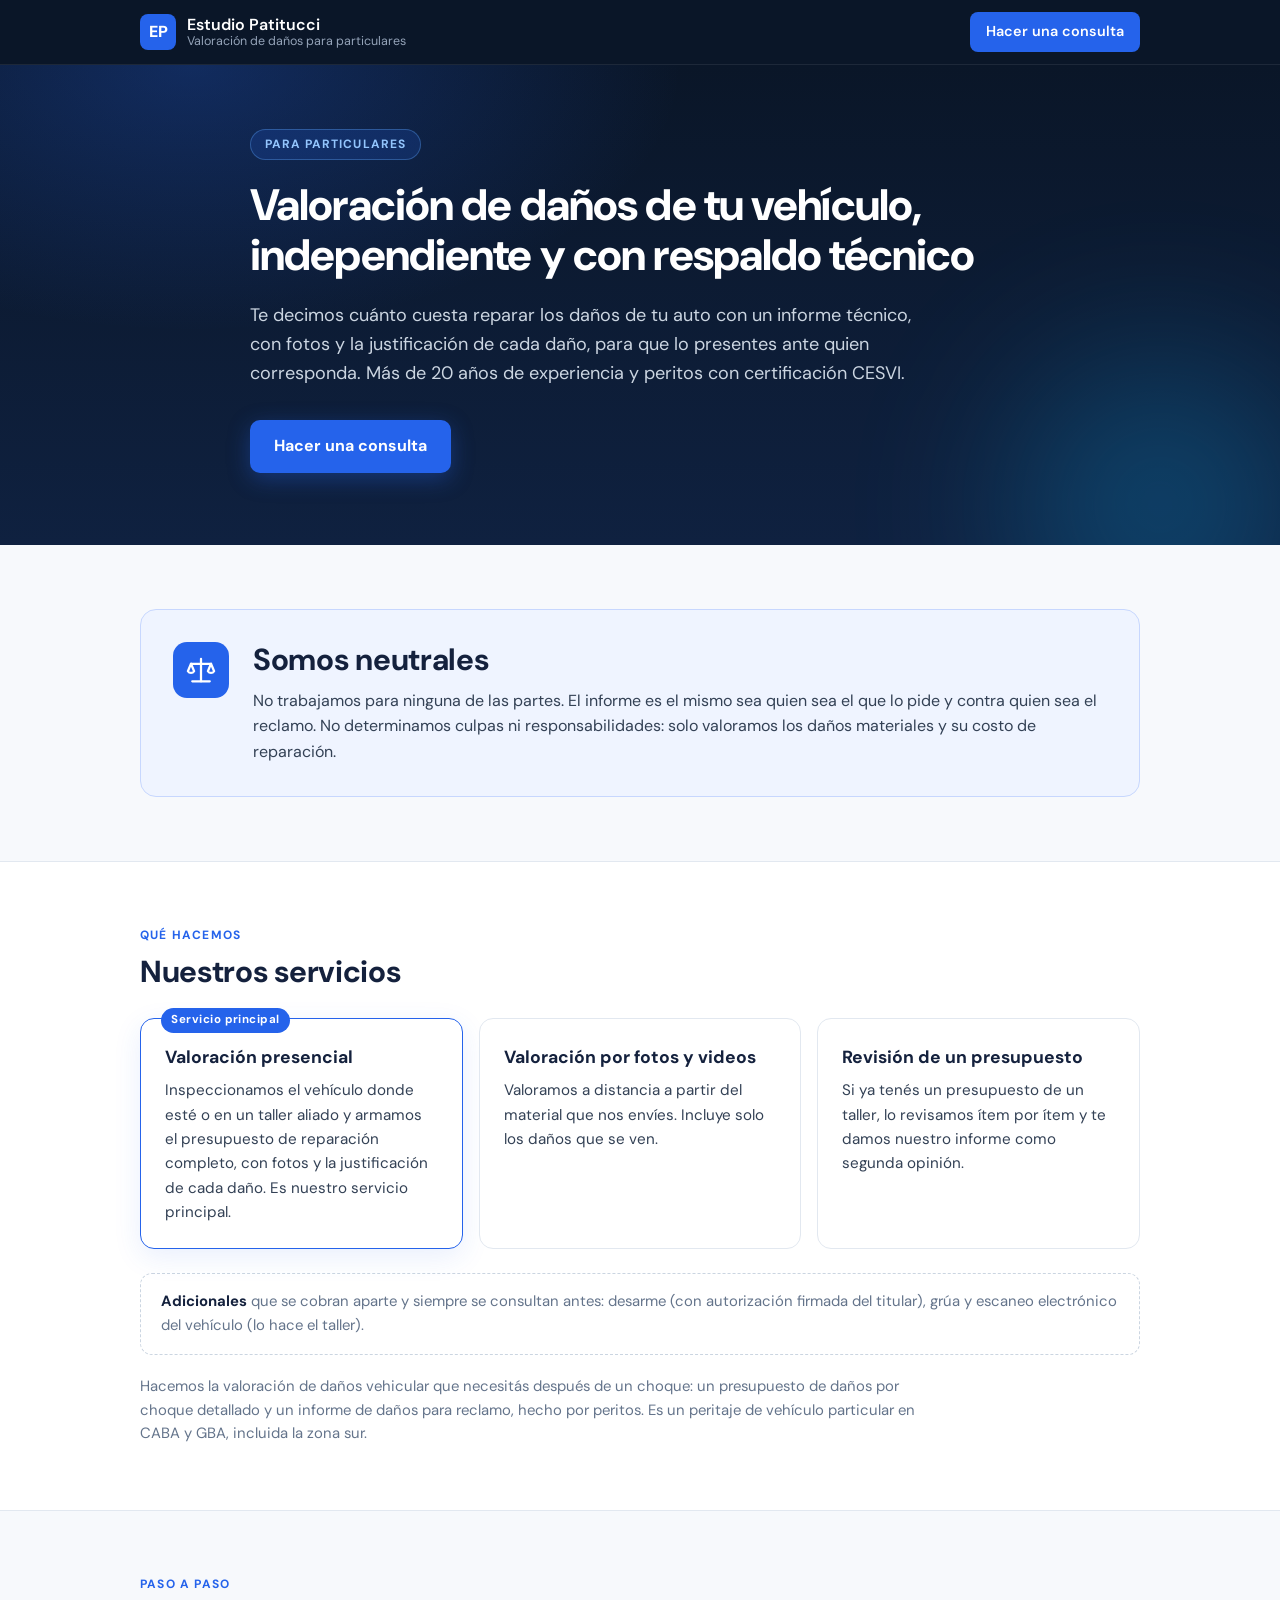
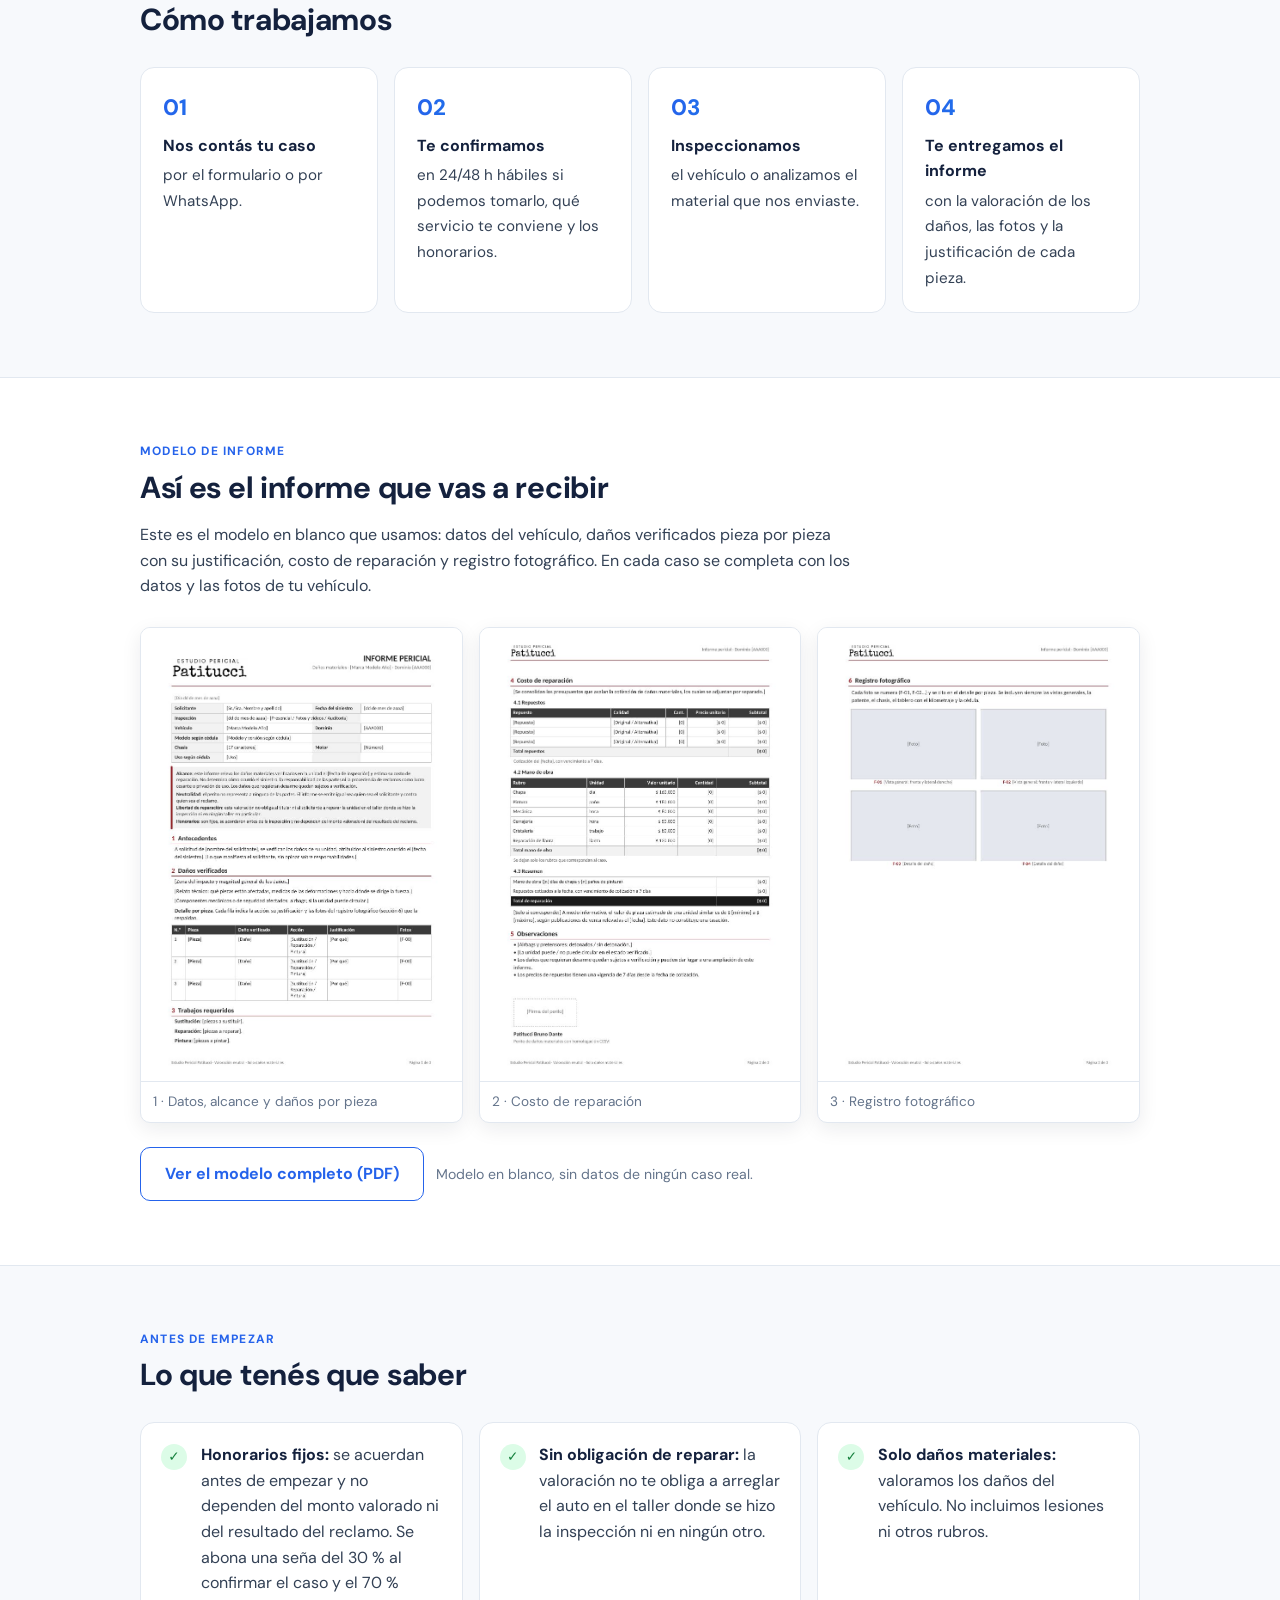
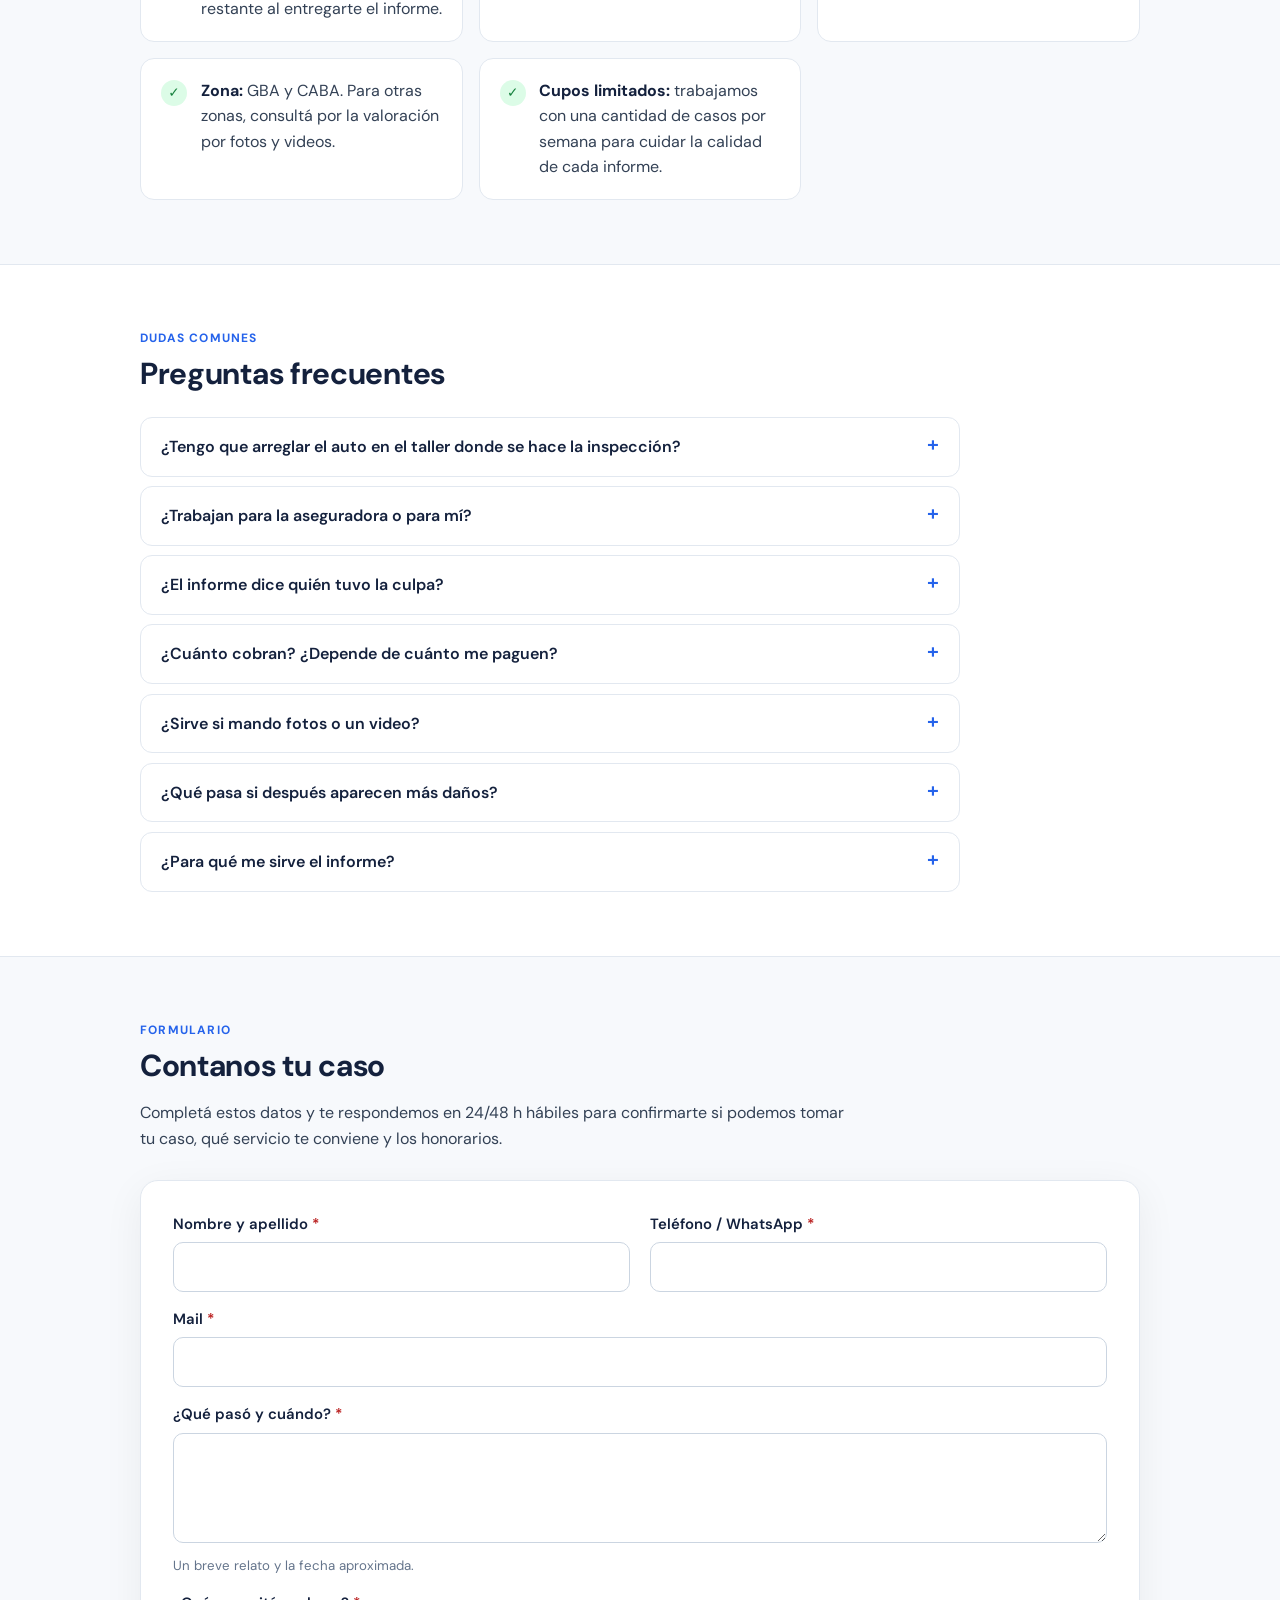
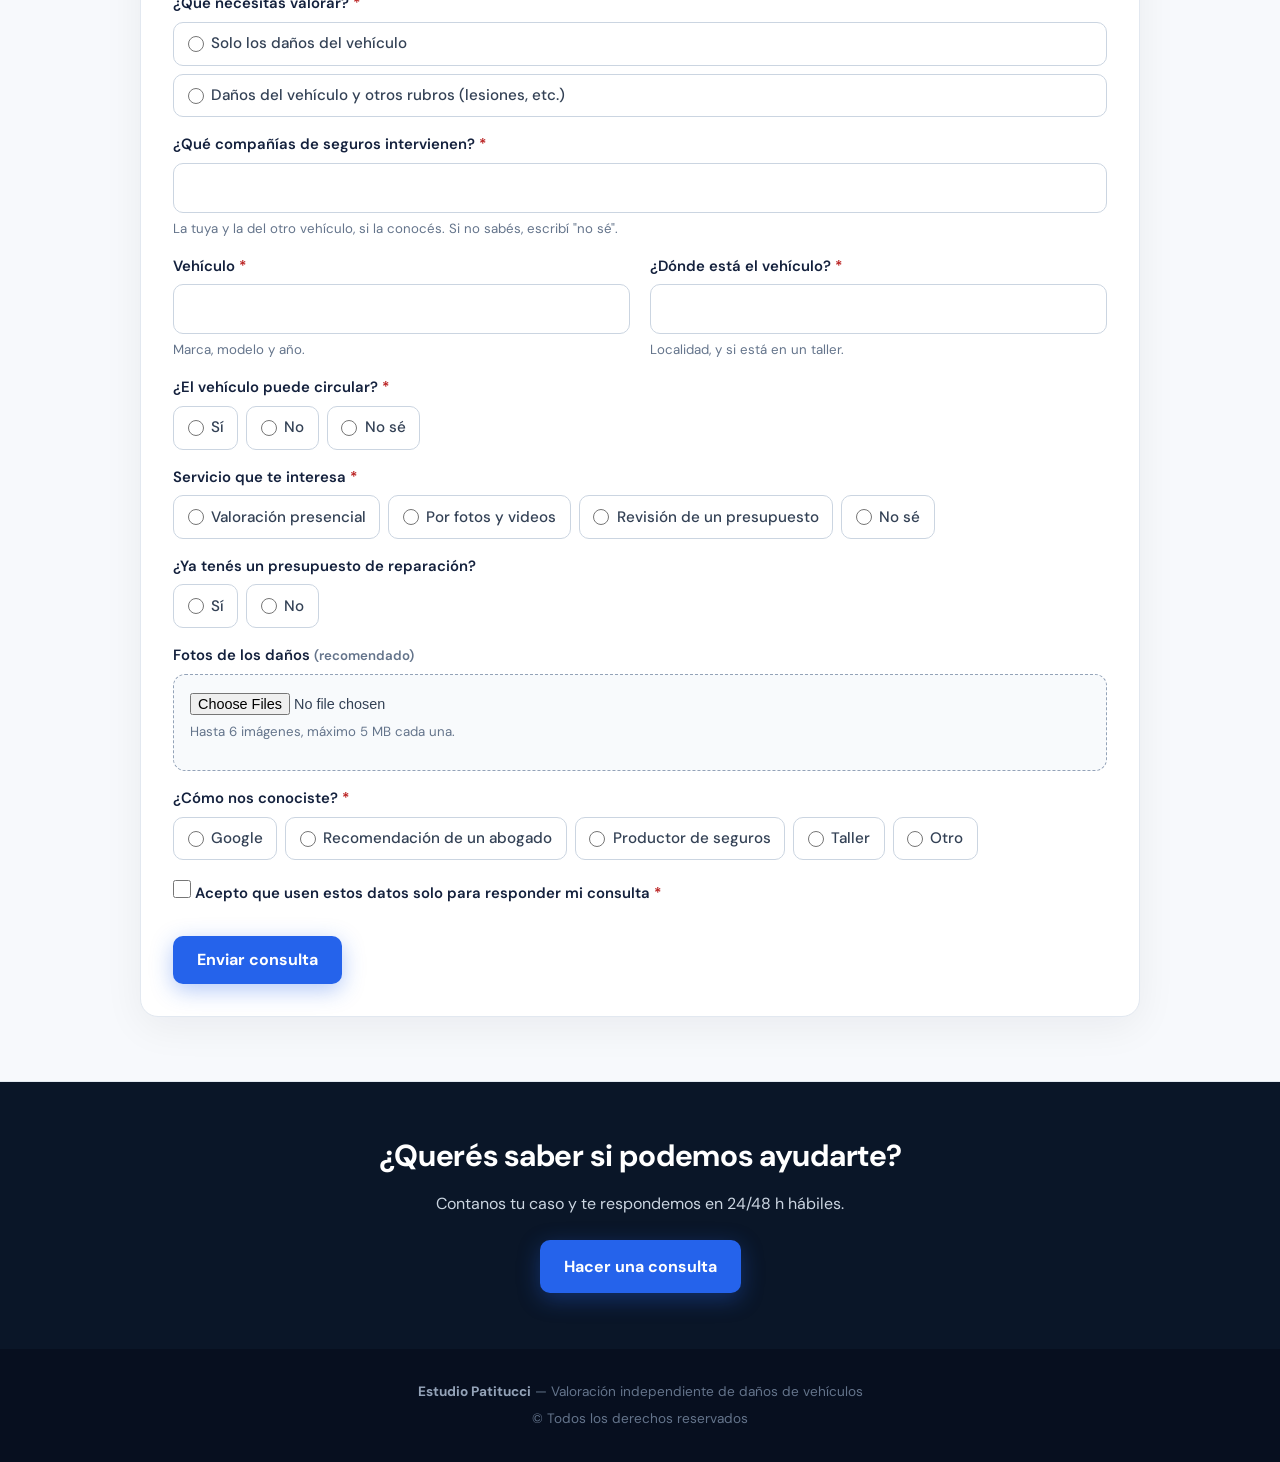
==== particulares/index.html @ 0241e528 "Add files via upload" ====
<!DOCTYPE html>
<html lang="es">
<head>
<meta charset="UTF-8"/>
<meta name="viewport" content="width=device-width, initial-scale=1.0"/>
<title>Valoración de daños de vehículos para particulares | Estudio Patitucci</title>
<meta name="description" content="Valoración independiente de los daños de tu auto, con informe técnico, fotos y justificación de cada daño. Honorarios fijos. GBA y CABA."/>
<meta name="robots" content="index, follow"/>
<link rel="canonical" href="https://estudiopatitucci.com.ar/particulares/"/>
<meta name="geo.region" content="AR-B"/>
<meta http-equiv="content-language" content="es-AR"/>

<meta property="og:type" content="website"/>
<meta property="og:url" content="https://estudiopatitucci.com.ar/particulares/"/>
<meta property="og:title" content="Valoración de daños de tu vehículo, independiente y con respaldo técnico"/>
<meta property="og:description" content="Valoración independiente de los daños de tu auto, con informe técnico, fotos y justificación de cada daño. Honorarios fijos. GBA y CABA."/>
<meta property="og:image" content="https://estudiopatitucci.com.ar/og-banner.jpg"/>
<meta property="og:locale" content="es_AR"/>
<meta property="og:site_name" content="Estudio Patitucci"/>
<meta name="twitter:card" content="summary_large_image"/>

<link rel="icon" type="image/svg+xml" href="../icon.svg"/>
<link rel="apple-touch-icon" href="../icon-192.png"/>
<meta name="theme-color" content="#0a1628"/>
<link rel="preconnect" href="https://fonts.googleapis.com"/>
<link href="https://fonts.googleapis.com/css2?family=DM+Sans:wght@400;500;600;700;800&display=swap" rel="stylesheet"/>

<script type="application/ld+json">
{
  "@context": "https://schema.org",
  "@type": "Service",
  "name": "Valoración de daños de vehículos para particulares",
  "serviceType": "Valoración de daños vehicular",
  "description": "Valoración independiente de los daños materiales de tu vehículo, con informe técnico, fotos y justificación de cada daño. Honorarios fijos.",
  "url": "https://estudiopatitucci.com.ar/particulares/",
  "areaServed": [
    {"@type": "City", "name": "Ciudad Autónoma de Buenos Aires"},
    {"@type": "AdministrativeArea", "name": "Gran Buenos Aires"}
  ],
  "provider": {
    "@type": "ProfessionalService",
    "name": "Estudio Patitucci",
    "url": "https://estudiopatitucci.com.ar/"
  }
}
</script>
<script type="application/ld+json">
{
  "@context": "https://schema.org",
  "@type": "FAQPage",
  "mainEntity": [
    {"@type":"Question","name":"¿Tengo que arreglar el auto en el taller donde se hace la inspección?","acceptedAnswer":{"@type":"Answer","text":"No. La valoración no te obliga a reparar en ningún taller en particular."}},
    {"@type":"Question","name":"¿Trabajan para la aseguradora o para mí?","acceptedAnswer":{"@type":"Answer","text":"Para ninguna de las partes. El informe es el mismo sea quien sea el que lo pide."}},
    {"@type":"Question","name":"¿El informe dice quién tuvo la culpa?","acceptedAnswer":{"@type":"Answer","text":"No. Solo valora los daños materiales y su costo de reparación."}},
    {"@type":"Question","name":"¿Cuánto cobran? ¿Depende de cuánto me paguen?","acceptedAnswer":{"@type":"Answer","text":"Son honorarios fijos, que te informamos al confirmar el caso. No dependen del monto ni del resultado."}},
    {"@type":"Question","name":"¿Sirve si mando fotos o un video?","acceptedAnswer":{"@type":"Answer","text":"Sí, pero la valoración incluye solo lo que se ve. Para algo completo conviene la inspección presencial."}},
    {"@type":"Question","name":"¿Qué pasa si después aparecen más daños?","acceptedAnswer":{"@type":"Answer","text":"Se pueden valorar en una ampliación del informe."}},
    {"@type":"Question","name":"¿Para qué me sirve el informe?","acceptedAnswer":{"@type":"Answer","text":"Para presentarlo ante quien corresponda: la otra parte, una aseguradora, una mediación o un juicio. El informe no garantiza un resultado."}}
  ]
}
</script>

<style>
*{box-sizing:border-box;margin:0;padding:0}
:root{
  --navy:#0a1628;--navy2:#0f2140;--ink:#14213d;--text:#334155;--muted:#64748b;
  --line:#e2e8f0;--bg:#f7f9fc;--card:#ffffff;
  --accent:#2563eb;--accent2:#1d4ed8;--accent-soft:#eff4ff;
  --wa:#25d366;--wa2:#1ebe5b;--ok:#15803d;--err:#b91c1c;
}
html{scroll-behavior:smooth}
body{font-family:'DM Sans',system-ui,-apple-system,'Segoe UI',sans-serif;background:var(--bg);color:var(--text);font-size:16px;line-height:1.6;-webkit-font-smoothing:antialiased}
a{color:var(--accent)}
.wrap{max-width:1040px;margin:0 auto;padding:0 1.25rem}

/* NAV */
.nav{position:sticky;top:0;z-index:50;background:var(--navy);border-bottom:1px solid rgba(255,255,255,.08)}
.nav .wrap{height:64px;display:flex;align-items:center;justify-content:space-between;gap:1rem}
.brand{display:flex;align-items:center;gap:.7rem;text-decoration:none}
.brand-logo{width:36px;height:36px;background:var(--accent);border-radius:8px;display:flex;align-items:center;justify-content:center;font-weight:800;color:#fff}
.brand-name{color:#fff;font-weight:600;line-height:1.15}
.brand-name span{display:block;color:#94a3b8;font-weight:400;font-size:.78rem}
.nav-cta{background:var(--accent);color:#fff;text-decoration:none;padding:.55rem 1rem;border-radius:8px;font-weight:600;font-size:.9rem;white-space:nowrap}
.nav-cta:hover{background:var(--accent2)}

/* HERO */
.hero{background:linear-gradient(180deg,var(--navy) 0%,var(--navy2) 100%);color:#fff;padding:4rem 0 4.5rem;position:relative;overflow:hidden}
.hero::before{content:'';position:absolute;inset:0;background:radial-gradient(ellipse 700px 380px at 15% 0%,rgba(37,99,235,.28),transparent 70%)}
.hero .wrap{position:relative;max-width:820px}
.tag{display:inline-block;font-size:.75rem;font-weight:700;letter-spacing:.09em;text-transform:uppercase;color:#93c5fd;background:rgba(37,99,235,.18);border:1px solid rgba(96,165,250,.35);padding:.3rem .85rem;border-radius:100px;margin-bottom:1.25rem}
h1{font-size:clamp(1.8rem,4.6vw,2.75rem);line-height:1.15;font-weight:800;letter-spacing:-.02em}
.hero p.lead{color:#cbd5e1;font-size:clamp(1rem,2vw,1.13rem);margin:1.25rem 0 2rem;max-width:680px}
.btns{display:flex;flex-wrap:wrap;gap:.75rem}
.btn{display:inline-flex;align-items:center;justify-content:center;gap:.5rem;padding:.85rem 1.5rem;border-radius:10px;font-weight:700;font-size:1rem;text-decoration:none;border:none;cursor:pointer;font-family:inherit;transition:background .15s,transform .15s}
.btn:hover{transform:translateY(-1px)}
.btn-primary{background:var(--accent);color:#fff;box-shadow:0 6px 22px rgba(37,99,235,.35)}
.btn-primary:hover{background:var(--accent2)}
.btn-wa{background:var(--wa);color:#06341a}
.btn-wa:hover{background:var(--wa2)}
.btn svg{flex-shrink:0}
.hero-tel{margin-top:1.25rem;color:#94a3b8;font-size:.95rem}
.hero-tel a{color:#fff;font-weight:600;text-decoration:none}

/* SECCIONES */
section.block{padding:4rem 0;border-bottom:1px solid var(--line)}
section.block.alt{background:#fff}
.sec-tag{font-size:.75rem;font-weight:700;letter-spacing:.1em;text-transform:uppercase;color:var(--accent);margin-bottom:.5rem}
h2{font-size:clamp(1.45rem,3vw,1.9rem);color:var(--ink);line-height:1.2;letter-spacing:-.01em;margin-bottom:1rem}
.sec-intro{max-width:720px;color:var(--text)}

/* NEUTRAL */
.neutral{display:grid;grid-template-columns:auto 1fr;gap:1.5rem;align-items:start;background:var(--accent-soft);border:1px solid #c7d7fe;border-radius:16px;padding:2rem}
.neutral-ico{width:56px;height:56px;border-radius:14px;background:var(--accent);display:flex;align-items:center;justify-content:center}
.neutral h2{margin-bottom:.6rem}
@media(max-width:600px){.neutral{grid-template-columns:1fr;padding:1.5rem}}

/* SERVICIOS */
.svc-grid{display:grid;grid-template-columns:repeat(auto-fit,minmax(260px,1fr));gap:1rem;margin-top:1.75rem}
.svc{background:var(--card);border:1px solid var(--line);border-radius:14px;padding:1.5rem;position:relative}
.svc.main{border-color:var(--accent);box-shadow:0 8px 28px rgba(37,99,235,.10)}
.svc-badge{position:absolute;top:-11px;left:1.25rem;background:var(--accent);color:#fff;font-size:.72rem;font-weight:700;letter-spacing:.04em;padding:.2rem .65rem;border-radius:100px}
.svc h3{color:var(--ink);font-size:1.1rem;margin-bottom:.45rem}
.svc p{font-size:.95rem}
.extras{margin-top:1.5rem;font-size:.93rem;color:var(--muted);background:#fff;border:1px dashed #cbd5e1;border-radius:12px;padding:1rem 1.25rem}
.extras strong{color:var(--ink)}
.seo-note{margin-top:1.25rem;font-size:.93rem;color:var(--muted);max-width:780px}

/* PASOS */
.steps{display:grid;grid-template-columns:repeat(auto-fit,minmax(220px,1fr));gap:1rem;margin-top:1.75rem;counter-reset:st;list-style:none}
.steps li{background:var(--card);border:1px solid var(--line);border-radius:14px;padding:1.4rem;counter-increment:st}
.steps li::before{content:counter(st,decimal-leading-zero);display:block;font-weight:800;font-size:1.4rem;color:var(--accent);margin-bottom:.4rem}
.steps strong{display:block;color:var(--ink);margin-bottom:.25rem}
.steps span{font-size:.95rem}

/* SABER */
.facts{display:grid;grid-template-columns:repeat(auto-fit,minmax(280px,1fr));gap:1rem;margin-top:1.75rem;list-style:none}
.facts li{display:flex;gap:.85rem;background:var(--card);border:1px solid var(--line);border-radius:14px;padding:1.2rem 1.25rem}
.facts .chk{flex-shrink:0;width:26px;height:26px;border-radius:50%;background:#dcfce7;color:var(--ok);display:flex;align-items:center;justify-content:center;font-weight:800;font-size:.85rem;margin-top:2px}
.facts strong{color:var(--ink)}

/* MODELO DE INFORME */
.inf-grid{display:grid;grid-template-columns:repeat(3,1fr);gap:1rem;margin-top:1.75rem}
.inf-grid figure{background:#fff;border:1px solid var(--line);border-radius:10px;overflow:hidden;box-shadow:0 6px 20px rgba(15,23,42,.08);transition:transform .15s,box-shadow .15s}
.inf-grid figure:hover{transform:translateY(-3px);box-shadow:0 12px 30px rgba(15,23,42,.14)}
.inf-grid a{display:block}
.inf-grid img{display:block;width:100%;height:auto}
.inf-grid figcaption{font-size:.85rem;color:var(--muted);padding:.55rem .75rem;border-top:1px solid var(--line)}
.inf-actions{margin-top:1.5rem;display:flex;flex-wrap:wrap;gap:.75rem;align-items:center}
.inf-note{font-size:.88rem;color:var(--muted)}
.btn-out{background:#fff;color:var(--accent);border:1.5px solid var(--accent)}
.btn-out:hover{background:var(--accent-soft)}
@media(max-width:680px){.inf-grid{grid-template-columns:repeat(3,minmax(0,1fr));gap:.5rem}.inf-grid figcaption{font-size:.72rem;padding:.4rem .45rem}}

/* FAQ */
.faq{margin-top:1.5rem;display:flex;flex-direction:column;gap:.6rem;max-width:820px}
.faq details{background:var(--card);border:1px solid var(--line);border-radius:12px;padding:0 1.25rem}
.faq summary{cursor:pointer;list-style:none;padding:1rem 0;font-weight:600;color:var(--ink);display:flex;justify-content:space-between;gap:1rem}
.faq summary::-webkit-details-marker{display:none}
.faq summary::after{content:'+';font-size:1.3rem;line-height:1;color:var(--accent);flex-shrink:0}
.faq details[open] summary::after{content:'−'}
.faq details p{padding:0 0 1rem;font-size:.97rem}

/* FORM */
.form-card{background:var(--card);border:1px solid var(--line);border-radius:18px;padding:2rem;margin-top:1.75rem;box-shadow:0 10px 40px rgba(15,23,42,.06)}
.grid2{display:grid;grid-template-columns:1fr 1fr;gap:1rem 1.25rem}
.full{grid-column:1/-1}
@media(max-width:680px){.grid2{grid-template-columns:1fr}.form-card{padding:1.25rem}}
.field label,.field .lbl{display:block;font-weight:600;color:var(--ink);font-size:.93rem;margin-bottom:.35rem}
.req{color:var(--err)}
.help{display:block;font-size:.83rem;color:var(--muted);margin-top:.3rem}
.field input[type=text],.field input[type=tel],.field input[type=email],.field textarea,.field select{width:100%;font:inherit;font-size:16px;color:var(--ink);background:#fff;border:1px solid #cbd5e1;border-radius:10px;padding:.7rem .85rem;outline:none;transition:border .15s,box-shadow .15s}
.field textarea{min-height:110px;resize:vertical}
.field input:focus,.field textarea:focus,.field select:focus{border-color:var(--accent);box-shadow:0 0 0 3px rgba(37,99,235,.15)}
.choices{display:flex;flex-wrap:wrap;gap:.5rem}
.choices label{display:inline-flex;align-items:center;gap:.45rem;font-weight:500;color:var(--text);border:1px solid #cbd5e1;border-radius:10px;padding:.55rem .85rem;cursor:pointer;margin:0;font-size:.95rem;background:#fff}
.choices label:has(input:checked){border-color:var(--accent);background:var(--accent-soft);color:var(--ink)}
.choices input{accent-color:var(--accent);width:16px;height:16px}
.choices.col{flex-direction:column;align-items:stretch}
.file-box{border:1px dashed #94a3b8;border-radius:12px;padding:1rem;background:#f8fafc}
.file-box input[type=file]{font-size:.9rem;max-width:100%}
.thumbs{display:flex;flex-wrap:wrap;gap:.5rem;margin-top:.75rem}
.thumbs img{width:72px;height:72px;object-fit:cover;border-radius:8px;border:1px solid var(--line)}
.consent{display:flex;gap:.6rem;align-items:flex-start;font-size:.95rem}
.consent input{margin-top:.25rem;width:18px;height:18px;accent-color:var(--accent);flex-shrink:0}
.hp{position:absolute;left:-9999px;width:1px;height:1px;overflow:hidden}
.form-err{color:var(--err);font-size:.93rem;margin-top:1rem;display:none}
.form-actions{margin-top:1.5rem;display:flex;flex-wrap:wrap;gap:.75rem;align-items:center}
.form-actions .btn[disabled]{opacity:.65;cursor:wait;transform:none}
.form-ok{display:none;text-align:center;padding:2.5rem 1rem}
.form-ok .big{width:64px;height:64px;border-radius:50%;background:#dcfce7;color:var(--ok);font-size:2rem;display:flex;align-items:center;justify-content:center;margin:0 auto 1rem;font-weight:800}
.form-ok p{font-size:1.1rem;color:var(--ink);max-width:520px;margin:0 auto}

/* CIERRE */
.closing{background:var(--navy);color:#fff;text-align:center;padding:3.5rem 0}
.closing h2{color:#fff}
.closing p{color:#cbd5e1;margin-bottom:1.5rem}
.closing .btns{justify-content:center}

footer{background:#070f1f;color:#64748b;text-align:center;font-size:.85rem;padding:2rem 1.25rem 5.5rem}
footer a{color:#94a3b8;text-decoration:none}
footer strong{color:#94a3b8}

/* WhatsApp flotante (solo celular) */
.wa-float{display:none;position:fixed;right:16px;bottom:16px;z-index:60;width:58px;height:58px;border-radius:50%;background:var(--wa);box-shadow:0 6px 20px rgba(0,0,0,.25);align-items:center;justify-content:center}
@media(max-width:768px){.wa-float.on{display:flex}}
@media(min-width:769px){footer{padding-bottom:2rem}}

.hidden{display:none!important}
</style>
</head>
<body>

<nav class="nav">
  <div class="wrap">
    <a class="brand" href="../">
      <div class="brand-logo">EP</div>
      <div class="brand-name">Estudio Patitucci<span>Valoración de daños para particulares</span></div>
    </a>
    <a class="nav-cta" href="#consulta">Hacer una consulta</a>
  </div>
</nav>

<header class="hero">
  <div class="wrap">
    <div class="tag">Para particulares</div>
    <h1>Valoración de daños de tu vehículo, independiente y con respaldo técnico</h1>
    <p class="lead">Te decimos cuánto cuesta reparar los daños de tu auto con un informe técnico, con fotos y la justificación de cada daño, para que lo presentes ante quien corresponda. Más de 20 años de experiencia y peritos con certificación CESVI.</p>
    <div class="btns">
      <a class="btn btn-primary" href="#consulta">Hacer una consulta</a>
      <a class="btn btn-wa js-wa hidden" href="#" target="_blank" rel="noopener">
        <svg width="20" height="20" viewBox="0 0 24 24" fill="currentColor" aria-hidden="true"><path d="M17.47 14.38c-.3-.15-1.75-.86-2.02-.96-.27-.1-.47-.15-.67.15-.2.3-.77.96-.94 1.16-.17.2-.35.22-.64.07-.3-.15-1.25-.46-2.38-1.47-.88-.79-1.47-1.76-1.65-2.06-.17-.3-.02-.46.13-.6.13-.13.3-.35.45-.52.15-.17.2-.3.3-.5.1-.2.05-.37-.02-.52-.08-.15-.67-1.6-.92-2.2-.24-.58-.49-.5-.67-.5h-.57c-.2 0-.52.07-.79.37-.27.3-1.04 1.02-1.04 2.48s1.07 2.88 1.21 3.08c.15.2 2.1 3.2 5.08 4.49.71.31 1.26.49 1.69.63.71.22 1.36.19 1.87.12.57-.09 1.75-.72 2-1.41.25-.69.25-1.29.17-1.41-.07-.13-.27-.2-.57-.35zM12.05 21.5h-.01a9.43 9.43 0 01-4.8-1.32l-.35-.2-3.57.93.95-3.48-.23-.36a9.43 9.43 0 01-1.45-5.03c0-5.2 4.24-9.44 9.46-9.44 2.53 0 4.9.99 6.69 2.78a9.38 9.38 0 012.77 6.68c0 5.21-4.24 9.44-9.46 9.44zm8.05-17.5A11.32 11.32 0 0012.05.67C5.78.67.67 5.77.67 12.05c0 2 .52 3.96 1.52 5.69L.57 23.33l5.72-1.5a11.36 11.36 0 005.76 1.47h.01c6.27 0 11.38-5.1 11.38-11.38 0-3.04-1.18-5.9-3.33-8.05z"/></svg>
        Escribinos por WhatsApp
      </a>
    </div>
    <p class="hero-tel js-tel-wrap hidden">o llamanos al <a class="js-tel" href="#"></a></p>
  </div>
</header>

<main>

<section class="block">
  <div class="wrap">
    <div class="neutral">
      <div class="neutral-ico">
        <svg width="30" height="30" viewBox="0 0 24 24" fill="none" stroke="#fff" stroke-width="1.8" stroke-linecap="round" stroke-linejoin="round" aria-hidden="true"><path d="M12 3v18"/><path d="M5 21h14"/><path d="M4 7h16"/><path d="M4 7l-2.5 6a3 3 0 005 0L4 7z"/><path d="M20 7l-2.5 6a3 3 0 005 0L20 7z"/></svg>
      </div>
      <div>
        <h2>Somos neutrales</h2>
        <p>No trabajamos para ninguna de las partes. El informe es el mismo sea quien sea el que lo pide y contra quien sea el reclamo. No determinamos culpas ni responsabilidades: solo valoramos los daños materiales y su costo de reparación.</p>
      </div>
    </div>
  </div>
</section>

<section class="block alt" id="servicios">
  <div class="wrap">
    <div class="sec-tag">Qué hacemos</div>
    <h2>Nuestros servicios</h2>
    <div class="svc-grid">
      <article class="svc main">
        <span class="svc-badge">Servicio principal</span>
        <h3>Valoración presencial</h3>
        <p>Inspeccionamos el vehículo donde esté o en un taller aliado y armamos el presupuesto de reparación completo, con fotos y la justificación de cada daño. Es nuestro servicio principal.</p>
      </article>
      <article class="svc">
        <h3>Valoración por fotos y videos</h3>
        <p>Valoramos a distancia a partir del material que nos envíes. Incluye solo los daños que se ven.</p>
      </article>
      <article class="svc">
        <h3>Revisión de un presupuesto</h3>
        <p>Si ya tenés un presupuesto de un taller, lo revisamos ítem por ítem y te damos nuestro informe como segunda opinión.</p>
      </article>
    </div>
    <p class="extras"><strong>Adicionales</strong> que se cobran aparte y siempre se consultan antes: desarme (con autorización firmada del titular), grúa y escaneo electrónico del vehículo (lo hace el taller).</p>
    <p class="seo-note">Hacemos la valoración de daños vehicular que necesitás después de un choque: un presupuesto de daños por choque detallado y un informe de daños para reclamo, hecho por peritos. Es un peritaje de vehículo particular en CABA y GBA, incluida la zona sur.</p>
  </div>
</section>

<section class="block">
  <div class="wrap">
    <div class="sec-tag">Paso a paso</div>
    <h2>Cómo trabajamos</h2>
    <ol class="steps">
      <li><strong>Nos contás tu caso</strong><span>por el formulario o por WhatsApp.</span></li>
      <li><strong>Te confirmamos</strong><span>en 24/48 h hábiles si podemos tomarlo, qué servicio te conviene y los honorarios.</span></li>
      <li><strong>Inspeccionamos</strong><span>el vehículo o analizamos el material que nos enviaste.</span></li>
      <li><strong>Te entregamos el informe</strong><span>con la valoración de los daños, las fotos y la justificación de cada pieza.</span></li>
    </ol>
  </div>
</section>

<section class="block alt" id="modelo-informe">
  <div class="wrap">
    <div class="sec-tag">Modelo de informe</div>
    <h2>Así es el informe que vas a recibir</h2>
    <p class="sec-intro">Este es el modelo en blanco que usamos: datos del vehículo, daños verificados pieza por pieza con su justificación, costo de reparación y registro fotográfico. En cada caso se completa con los datos y las fotos de tu vehículo.</p>
    <div class="inf-grid">
      <figure><a href="modelo-informe.pdf" target="_blank" rel="noopener"><img src="informe-pag-1.jpg" alt="Modelo de informe, página 1: datos del vehículo, alcance y detalle de daños por pieza" loading="lazy" width="745" height="1053"></a><figcaption>1 · Datos, alcance y daños por pieza</figcaption></figure>
      <figure><a href="modelo-informe.pdf" target="_blank" rel="noopener"><img src="informe-pag-2.jpg" alt="Modelo de informe, página 2: costo de reparación con repuestos y mano de obra" loading="lazy" width="745" height="1053"></a><figcaption>2 · Costo de reparación</figcaption></figure>
      <figure><a href="modelo-informe.pdf" target="_blank" rel="noopener"><img src="informe-pag-3.jpg" alt="Modelo de informe, página 3: registro fotográfico numerado" loading="lazy" width="745" height="1053"></a><figcaption>3 · Registro fotográfico</figcaption></figure>
    </div>
    <div class="inf-actions">
      <a class="btn btn-out" href="modelo-informe.pdf" target="_blank" rel="noopener">Ver el modelo completo (PDF)</a>
      <span class="inf-note">Modelo en blanco, sin datos de ningún caso real.</span>
    </div>
  </div>
</section>

<section class="block">
  <div class="wrap">
    <div class="sec-tag">Antes de empezar</div>
    <h2>Lo que tenés que saber</h2>
    <ul class="facts">
      <li><span class="chk">✓</span><div><strong>Honorarios fijos:</strong> se acuerdan antes de empezar y no dependen del monto valorado ni del resultado del reclamo. Se abona una seña del 30 % al confirmar el caso y el 70 % restante al entregarte el informe.</div></li>
      <li><span class="chk">✓</span><div><strong>Sin obligación de reparar:</strong> la valoración no te obliga a arreglar el auto en el taller donde se hizo la inspección ni en ningún otro.</div></li>
      <li><span class="chk">✓</span><div><strong>Solo daños materiales:</strong> valoramos los daños del vehículo. No incluimos lesiones ni otros rubros.</div></li>
      <li><span class="chk">✓</span><div><strong>Zona:</strong> GBA y CABA. Para otras zonas, consultá por la valoración por fotos y videos.</div></li>
      <li><span class="chk">✓</span><div><strong>Cupos limitados:</strong> trabajamos con una cantidad de casos por semana para cuidar la calidad de cada informe.</div></li>
    </ul>
  </div>
</section>

<section class="block alt">
  <div class="wrap">
    <div class="sec-tag">Dudas comunes</div>
    <h2>Preguntas frecuentes</h2>
    <div class="faq">
      <details><summary>¿Tengo que arreglar el auto en el taller donde se hace la inspección?</summary><p>No. La valoración no te obliga a reparar en ningún taller en particular.</p></details>
      <details><summary>¿Trabajan para la aseguradora o para mí?</summary><p>Para ninguna de las partes. El informe es el mismo sea quien sea el que lo pide.</p></details>
      <details><summary>¿El informe dice quién tuvo la culpa?</summary><p>No. Solo valora los daños materiales y su costo de reparación.</p></details>
      <details><summary>¿Cuánto cobran? ¿Depende de cuánto me paguen?</summary><p>Son honorarios fijos, que te informamos al confirmar el caso. No dependen del monto ni del resultado.</p></details>
      <details><summary>¿Sirve si mando fotos o un video?</summary><p>Sí, pero la valoración incluye solo lo que se ve. Para algo completo conviene la inspección presencial.</p></details>
      <details><summary>¿Qué pasa si después aparecen más daños?</summary><p>Se pueden valorar en una ampliación del informe.</p></details>
      <details><summary>¿Para qué me sirve el informe?</summary><p>Para presentarlo ante quien corresponda: la otra parte, una aseguradora, una mediación o un juicio. El informe no garantiza un resultado.</p></details>
    </div>
  </div>
</section>

<section class="block" id="consulta">
  <div class="wrap">
    <div class="sec-tag">Formulario</div>
    <h2>Contanos tu caso</h2>
    <p class="sec-intro">Completá estos datos y te respondemos en 24/48 h hábiles para confirmarte si podemos tomar tu caso, qué servicio te conviene y los honorarios.</p>

    <div class="form-card">
      <form id="form-part" novalidate>
        <div class="grid2">
          <div class="field">
            <label for="f-nombre">Nombre y apellido <span class="req">*</span></label>
            <input type="text" id="f-nombre" name="nombre" autocomplete="name" maxlength="120" required>
          </div>
          <div class="field">
            <label for="f-tel">Teléfono / WhatsApp <span class="req">*</span></label>
            <input type="tel" id="f-tel" name="telefono" autocomplete="tel" inputmode="tel" maxlength="30" required>
          </div>
          <div class="field full">
            <label for="f-mail">Mail <span class="req">*</span></label>
            <input type="email" id="f-mail" name="email" autocomplete="email" inputmode="email" maxlength="200" required>
          </div>
          <div class="field full">
            <label for="f-relato">¿Qué pasó y cuándo? <span class="req">*</span></label>
            <textarea id="f-relato" name="relato" maxlength="4000" required></textarea>
            <span class="help">Un breve relato y la fecha aproximada.</span>
          </div>
          <div class="field full">
            <span class="lbl">¿Qué necesitás valorar? <span class="req">*</span></span>
            <div class="choices col" role="radiogroup">
              <label><input type="radio" name="alcance" value="Solo los daños del vehículo" required> Solo los daños del vehículo</label>
              <label><input type="radio" name="alcance" value="Daños del vehículo y otros rubros (lesiones, etc.)"> Daños del vehículo y otros rubros (lesiones, etc.)</label>
            </div>
          </div>
          <div class="field full">
            <label for="f-cias">¿Qué compañías de seguros intervienen? <span class="req">*</span></label>
            <input type="text" id="f-cias" name="companias" maxlength="300" required>
            <span class="help">La tuya y la del otro vehículo, si la conocés. Si no sabés, escribí "no sé".</span>
          </div>
          <div class="field">
            <label for="f-veh">Vehículo <span class="req">*</span></label>
            <input type="text" id="f-veh" name="vehiculo" maxlength="150" required>
            <span class="help">Marca, modelo y año.</span>
          </div>
          <div class="field">
            <label for="f-donde">¿Dónde está el vehículo? <span class="req">*</span></label>
            <input type="text" id="f-donde" name="ubicacion" maxlength="200" required>
            <span class="help">Localidad, y si está en un taller.</span>
          </div>
          <div class="field full">
            <span class="lbl">¿El vehículo puede circular? <span class="req">*</span></span>
            <div class="choices">
              <label><input type="radio" name="circula" value="Sí" required> Sí</label>
              <label><input type="radio" name="circula" value="No"> No</label>
              <label><input type="radio" name="circula" value="No sé"> No sé</label>
            </div>
          </div>
          <div class="field full">
            <span class="lbl">Servicio que te interesa <span class="req">*</span></span>
            <div class="choices">
              <label><input type="radio" name="servicio" value="Valoración presencial" required> Valoración presencial</label>
              <label><input type="radio" name="servicio" value="Por fotos y videos"> Por fotos y videos</label>
              <label><input type="radio" name="servicio" value="Revisión de un presupuesto"> Revisión de un presupuesto</label>
              <label><input type="radio" name="servicio" value="No sé"> No sé</label>
            </div>
          </div>
          <div class="field full">
            <span class="lbl">¿Ya tenés un presupuesto de reparación?</span>
            <div class="choices">
              <label><input type="radio" name="tienePresupuesto" value="Sí"> Sí</label>
              <label><input type="radio" name="tienePresupuesto" value="No"> No</label>
            </div>
            <div class="file-box hidden" id="box-presu" style="margin-top:.75rem">
              <label for="f-presu" style="font-weight:600">Adjuntá el presupuesto</label>
              <input type="file" id="f-presu" accept="image/*,application/pdf">
              <span class="help">PDF o imagen, máximo 5 MB.</span>
            </div>
          </div>
          <div class="field full">
            <label for="f-fotos">Fotos de los daños <span class="help" style="display:inline;margin:0">(recomendado)</span></label>
            <div class="file-box">
              <input type="file" id="f-fotos" accept="image/*" multiple>
              <span class="help">Hasta 6 imágenes, máximo 5 MB cada una.</span>
              <div class="thumbs" id="thumbs"></div>
            </div>
          </div>
          <div class="field full">
            <span class="lbl">¿Cómo nos conociste? <span class="req">*</span></span>
            <div class="choices">
              <label><input type="radio" name="origen" value="Google" required> Google</label>
              <label><input type="radio" name="origen" value="Recomendación de un abogado"> Recomendación de un abogado</label>
              <label><input type="radio" name="origen" value="Productor de seguros"> Productor de seguros</label>
              <label><input type="radio" name="origen" value="Taller"> Taller</label>
              <label><input type="radio" name="origen" value="Otro"> Otro</label>
            </div>
          </div>
          <div class="field full">
            <label class="consent"><input type="checkbox" id="f-consent" name="consentimiento" required> <span>Acepto que usen estos datos solo para responder mi consulta <span class="req">*</span></span></label>
          </div>
          <div class="hp" aria-hidden="true"><label>No completar<input type="text" id="f-web" tabindex="-1" autocomplete="off"></label></div>
        </div>
        <p class="form-err" id="form-err" role="alert"></p>
        <div class="form-actions">
          <button type="submit" class="btn btn-primary" id="btn-enviar">Enviar consulta</button>
          <a class="btn btn-wa js-wa hidden" href="#" target="_blank" rel="noopener">Prefiero WhatsApp</a>
        </div>
      </form>
      <div class="form-ok" id="form-ok" role="status">
        <div class="big">✓</div>
        <p>¡Gracias! Recibimos tu consulta. Te respondemos en 24/48 h hábiles para confirmarte si podemos tomar tu caso.</p>
      </div>
    </div>
  </div>
</section>

<section class="closing">
  <div class="wrap">
    <h2>¿Querés saber si podemos ayudarte?</h2>
    <p>Contanos tu caso y te respondemos en 24/48 h hábiles.</p>
    <div class="btns">
      <a class="btn btn-primary" href="#consulta">Hacer una consulta</a>
      <a class="btn btn-wa js-wa hidden" href="#" target="_blank" rel="noopener">WhatsApp</a>
    </div>
  </div>
</section>

</main>

<footer>
  <p><strong>Estudio Patitucci</strong> — Valoración independiente de daños de vehículos</p>
  <p class="js-tel-wrap hidden" style="margin-top:.35rem">Tel.: <a class="js-tel" href="#"></a></p>
  <p style="margin-top:.35rem">© Todos los derechos reservados</p>
</footer>

<a class="wa-float js-wa js-wa-float hidden" href="#" target="_blank" rel="noopener" aria-label="Escribinos por WhatsApp">
  <svg width="30" height="30" viewBox="0 0 24 24" fill="#fff" aria-hidden="true"><path d="M17.47 14.38c-.3-.15-1.75-.86-2.02-.96-.27-.1-.47-.15-.67.15-.2.3-.77.96-.94 1.16-.17.2-.35.22-.64.07-.3-.15-1.25-.46-2.38-1.47-.88-.79-1.47-1.76-1.65-2.06-.17-.3-.02-.46.13-.6.13-.13.3-.35.45-.52.15-.17.2-.3.3-.5.1-.2.05-.37-.02-.52-.08-.15-.67-1.6-.92-2.2-.24-.58-.49-.5-.67-.5h-.57c-.2 0-.52.07-.79.37-.27.3-1.04 1.02-1.04 2.48s1.07 2.88 1.21 3.08c.15.2 2.1 3.2 5.08 4.49.71.31 1.26.49 1.69.63.71.22 1.36.19 1.87.12.57-.09 1.75-.72 2-1.41.25-.69.25-1.29.17-1.41-.07-.13-.27-.2-.57-.35zM12.05 21.5h-.01a9.43 9.43 0 01-4.8-1.32l-.35-.2-3.57.93.95-3.48-.23-.36a9.43 9.43 0 01-1.45-5.03c0-5.2 4.24-9.44 9.46-9.44 2.53 0 4.9.99 6.69 2.78a9.38 9.38 0 012.77 6.68c0 5.21-4.24 9.44-9.46 9.44zm8.05-17.5A11.32 11.32 0 0012.05.67C5.78.67.67 5.77.67 12.05c0 2 .52 3.96 1.52 5.69L.57 23.33l5.72-1.5a11.36 11.36 0 005.76 1.47h.01c6.27 0 11.38-5.1 11.38-11.38 0-3.04-1.18-5.9-3.33-8.05z"/></svg>
</a>

<script>
(function(){
  'use strict';

  // ═══ CONFIGURACIÓN (completa Mariano) ═══════════════════════════════════
  // WhatsApp: número en formato internacional, solo dígitos. Ej: '5491112345678'.
  // Mientras esté vacío, los botones de WhatsApp quedan ocultos.
  var WA_NUMERO = '';
  // Teléfono visible en la página. Ej: '11 1234-5678'. Vacío = no se muestra.
  var TEL_VISIBLE = '';
  // Backend (mismo Web App de Apps Script que usa el sitio).
  var API = 'https://script.google.com/macros/s/AKfycbywk-SytIxiH7suDaIjfK9ZhQ6qOlAxxAM6hEoeqr8-PKWuk0-qDMmMMxQkOx3f8HMu/exec';
  var WA_MSG = 'Hola, quiero consultar por una valoración de daños de mi vehículo.';
  // ═════════════════════════════════════════════════════════════════════════

  var MAX_FOTOS = 6, MAX_MB = 5, MAX_LADO = 1600, CALIDAD = 0.82;

  function $(id){ return document.getElementById(id); }
  function each(sel, fn){ Array.prototype.forEach.call(document.querySelectorAll(sel), fn); }

  // WhatsApp + teléfono
  var wa = String(WA_NUMERO).replace(/\D/g,'');
  if (wa) {
    var waUrl = 'https://wa.me/' + wa + '?text=' + encodeURIComponent(WA_MSG);
    each('.js-wa', function(a){ a.href = waUrl; a.classList.remove('hidden'); });
    each('.js-wa-float', function(a){ a.classList.add('on'); });
  }
  if (TEL_VISIBLE) {
    var telHref = 'tel:' + String(TEL_VISIBLE).replace(/[^\d+]/g,'');
    each('.js-tel', function(a){ a.href = telHref; a.textContent = TEL_VISIBLE; });
    each('.js-tel-wrap', function(el){ el.classList.remove('hidden'); });
  }

  // Presupuesto: mostrar adjunto solo si responde "Sí"
  each('input[name=tienePresupuesto]', function(r){
    r.addEventListener('change', function(){
      var si = document.querySelector('input[name=tienePresupuesto]:checked');
      $('box-presu').classList.toggle('hidden', !(si && si.value === 'Sí'));
      if (!(si && si.value === 'Sí')) $('f-presu').value = '';
    });
  });

  // Miniaturas de fotos
  $('f-fotos').addEventListener('change', function(){
    var t = $('thumbs'); t.innerHTML = '';
    var files = Array.prototype.slice.call(this.files || [], 0, MAX_FOTOS);
    files.forEach(function(f){
      if (!/^image\//.test(f.type)) return;
      var img = document.createElement('img');
      img.alt = f.name;
      img.src = URL.createObjectURL(f);
      img.onload = function(){ URL.revokeObjectURL(img.src); };
      t.appendChild(img);
    });
  });

  function leerDataURL(file){
    return new Promise(function(res, rej){
      var fr = new FileReader();
      fr.onload = function(){ res(fr.result); };
      fr.onerror = function(){ rej(new Error('No se pudo leer ' + file.name)); };
      fr.readAsDataURL(file);
    });
  }

  // Reduce la imagen (lado mayor 1600 px, JPEG) para que el envío sea liviano.
  function comprimirImagen(file){
    return leerDataURL(file).then(function(url){
      return new Promise(function(res){
        var img = new Image();
        img.onload = function(){
          try {
            var w = img.naturalWidth, h = img.naturalHeight;
            var k = Math.min(1, MAX_LADO / Math.max(w, h));
            var c = document.createElement('canvas');
            c.width = Math.round(w * k); c.height = Math.round(h * k);
            var ctx = c.getContext('2d');
            ctx.fillStyle = '#fff'; ctx.fillRect(0, 0, c.width, c.height);
            ctx.drawImage(img, 0, 0, c.width, c.height);
            var out = c.toDataURL('image/jpeg', CALIDAD);
            var nombre = file.name.replace(/\.[^.]+$/, '') + '.jpg';
            res({ name: nombre, mime: 'image/jpeg', data: out.split(',')[1] });
          } catch(e) {
            res({ name: file.name, mime: file.type, data: url.split(',')[1] });
          }
        };
        img.onerror = function(){ res({ name: file.name, mime: file.type, data: url.split(',')[1] }); };
        img.src = url;
      });
    });
  }

  function adjunto(file){
    if (/^image\//.test(file.type)) return comprimirImagen(file);
    return leerDataURL(file).then(function(url){
      return { name: file.name, mime: file.type || 'application/pdf', data: url.split(',')[1] };
    });
  }

  function radio(name){ var r = document.querySelector('input[name="' + name + '"]:checked'); return r ? r.value : ''; }

  function error(msg, foco){
    var e = $('form-err'); e.textContent = msg; e.style.display = 'block';
    if (foco && foco.focus) { foco.focus(); }
    else { e.scrollIntoView({ behavior: 'smooth', block: 'center' }); }
  }

  $('form-part').addEventListener('submit', function(ev){
    ev.preventDefault();
    $('form-err').style.display = 'none';

    var d = {
      action: 'consultaParticular',
      nombre: $('f-nombre').value.trim(),
      telefono: $('f-tel').value.trim(),
      email: $('f-mail').value.trim(),
      relato: $('f-relato').value.trim(),
      alcance: radio('alcance'),
      companias: $('f-cias').value.trim(),
      vehiculo: $('f-veh').value.trim(),
      ubicacion: $('f-donde').value.trim(),
      circula: radio('circula'),
      servicio: radio('servicio'),
      tienePresupuesto: radio('tienePresupuesto'),
      origen: radio('origen'),
      consentimiento: $('f-consent').checked,
      web: $('f-web').value
    };

    if (!d.nombre) return error('Completá tu nombre y apellido.', $('f-nombre'));
    if (d.telefono.replace(/\D/g,'').length < 6) return error('Completá un teléfono o WhatsApp válido.', $('f-tel'));
    if (!/^[^@\s]+@[^@\s]+\.[^@\s]+$/.test(d.email)) return error('Completá un mail válido.', $('f-mail'));
    if (!d.relato) return error('Contanos qué pasó y cuándo.', $('f-relato'));
    if (!d.alcance) return error('Elegí qué necesitás valorar.');
    if (!d.companias) return error('Indicá qué compañías de seguros intervienen (si no sabés, escribí "no sé").', $('f-cias'));
    if (!d.vehiculo) return error('Completá marca, modelo y año del vehículo.', $('f-veh'));
    if (!d.ubicacion) return error('Indicá dónde está el vehículo.', $('f-donde'));
    if (!d.circula) return error('Indicá si el vehículo puede circular.');
    if (!d.servicio) return error('Elegí el servicio que te interesa.');
    if (!d.origen) return error('Contanos cómo nos conociste.');
    if (!d.consentimiento) return error('Necesitamos tu consentimiento para responder la consulta.', $('f-consent'));

    var fotos = Array.prototype.slice.call($('f-fotos').files || []);
    if (fotos.length > MAX_FOTOS) return error('Podés adjuntar hasta ' + MAX_FOTOS + ' fotos.', $('f-fotos'));
    for (var i = 0; i < fotos.length; i++) {
      if (!/^image\//.test(fotos[i].type)) return error('"' + fotos[i].name + '" no es una imagen.', $('f-fotos'));
      if (fotos[i].size > MAX_MB * 1048576) return error('"' + fotos[i].name + '" supera los ' + MAX_MB + ' MB.', $('f-fotos'));
    }
    var presu = (d.tienePresupuesto === 'Sí' && $('f-presu').files[0]) || null;
    if (presu) {
      if (!/^image\//.test(presu.type) && presu.type !== 'application/pdf') return error('El presupuesto tiene que ser PDF o imagen.', $('f-presu'));
      if (presu.size > MAX_MB * 1048576) return error('El presupuesto supera los ' + MAX_MB + ' MB.', $('f-presu'));
    }

    var btn = $('btn-enviar');
    btn.disabled = true; btn.textContent = 'Enviando...';

    Promise.all(fotos.map(adjunto)).then(function(fs){
      d.fotos = fs;
      return presu ? adjunto(presu) : null;
    }).then(function(p){
      if (p) d.presupuesto = p;
      var ctrl = ('AbortController' in window) ? new AbortController() : null;
      var to = ctrl ? setTimeout(function(){ ctrl.abort(); }, 90000) : null;
      return fetch(API, { method: 'POST', body: JSON.stringify(d), signal: ctrl ? ctrl.signal : undefined })
        .then(function(r){ if (to) clearTimeout(to); return r.json(); });
    }).then(function(r){
      if (r && r.ok) {
        $('form-part').style.display = 'none';
        $('form-ok').style.display = 'block';
        $('form-ok').scrollIntoView({ behavior: 'smooth', block: 'center' });
      } else {
        btn.disabled = false; btn.textContent = 'Enviar consulta';
        error((r && r.msg) || 'No se pudo enviar la consulta. Intentá de nuevo.');
      }
    }).catch(function(){
      btn.disabled = false; btn.textContent = 'Enviar consulta';
      error('No se pudo enviar la consulta. Revisá tu conexión e intentá de nuevo' + (wa ? ', o escribinos por WhatsApp.' : '.'));
    });
  });
})();
</script>
<!-- ═══ EFECTOS (modernización) ═══ -->
<style id="fx-css">
.nav{transition:box-shadow .3s,background .3s}
.nav.fx-scrolled{background:rgba(10,22,40,.95);backdrop-filter:saturate(160%) blur(14px);-webkit-backdrop-filter:saturate(160%) blur(14px);box-shadow:0 8px 30px rgba(2,8,23,.25)}
.hero{isolation:isolate}
.hero::after{content:'';position:absolute;width:480px;height:480px;right:-120px;bottom:-200px;border-radius:50%;background:radial-gradient(circle,#0ea5e9 0%,transparent 65%);filter:blur(70px);opacity:.35;animation:fx-float2 22s ease-in-out infinite alternate;z-index:-1}
.hero::before{animation:fx-float1 18s ease-in-out infinite alternate}
@keyframes fx-float1{to{transform:translate(120px,60px) scale(1.12)}}
@keyframes fx-float2{to{transform:translate(-140px,-70px) scale(1.1)}}
.hero .wrap>*{animation:fx-up .8s cubic-bezier(.2,.7,.2,1) both}
.hero .wrap>*:nth-child(2){animation-delay:.08s}.hero .wrap>*:nth-child(3){animation-delay:.16s}.hero .wrap>*:nth-child(4){animation-delay:.26s}
@keyframes fx-up{from{opacity:0;transform:translateY(22px)}to{opacity:1;transform:none}}
.btn-primary{position:relative;overflow:hidden}
.btn-primary::after{content:'';position:absolute;top:0;left:-60%;width:40%;height:100%;background:linear-gradient(100deg,transparent,rgba(255,255,255,.28),transparent);transform:skewX(-20deg);transition:left .6s}
.btn-primary:hover::after{left:120%}
.svc,.steps li,.facts li,.inf-grid figure,.faq details{transition:transform .3s cubic-bezier(.2,.7,.2,1),box-shadow .3s,border-color .3s}
.svc:hover,.steps li:hover,.facts li:hover{transform:translateY(-4px);box-shadow:0 16px 36px rgba(15,23,42,.10);border-color:#c7d7fe}
.steps li::before{background:linear-gradient(90deg,#2563eb,#0ea5e9);-webkit-background-clip:text;background-clip:text;color:transparent}
.faq details:hover{border-color:#c7d7fe}
.faq details[open]{box-shadow:0 10px 28px rgba(15,23,42,.07);border-color:#c7d7fe}
.faq summary::after{transition:transform .25s}
.faq details[open] p{animation:fx-up .35s ease both}
.fx-rv{opacity:0;transform:translateY(26px);transition:opacity .7s cubic-bezier(.2,.7,.2,1),transform .7s cubic-bezier(.2,.7,.2,1)}
.fx-rv.fx-in{opacity:1;transform:none}
@media (prefers-reduced-motion:reduce){
  .hero::before,.hero::after,.hero .wrap>*,.faq details[open] p{animation:none!important}
  .fx-rv{opacity:1!important;transform:none!important;transition:none!important}
}
</style>
<script id="fx-js">
(function(){
  var nav=document.querySelector('.nav');
  function onScroll(){ if(nav) nav.classList.toggle('fx-scrolled', window.scrollY>10); }
  window.addEventListener('scroll',onScroll,{passive:true}); onScroll();
  var reduce=window.matchMedia&&matchMedia('(prefers-reduced-motion: reduce)').matches;
  if(reduce||!('IntersectionObserver' in window)) return;
  var sel='main .sec-tag,main h2,main .sec-intro,.neutral,.svc,.extras,.seo-note,.steps li,.facts li,.faq details,.inf-grid figure,.inf-actions,.form-card,.closing .wrap>*';
  var els=document.querySelectorAll(sel);
  var io=new IntersectionObserver(function(en){en.forEach(function(x){if(x.isIntersecting){x.target.classList.add('fx-in');io.unobserve(x.target);}});},{threshold:.1,rootMargin:'0px 0px -40px 0px'});
  Array.prototype.forEach.call(els,function(el){
    if(el.closest('.neutral')&&el!==document.querySelector('.neutral')) return;
    var sib=Array.prototype.filter.call(el.parentNode.children,function(c){return c.matches(sel);});
    el.style.transitionDelay=Math.min(sib.indexOf(el),5)*70+'ms';
    el.classList.add('fx-rv'); io.observe(el);
  });
})();
</script>
</body>
</html>
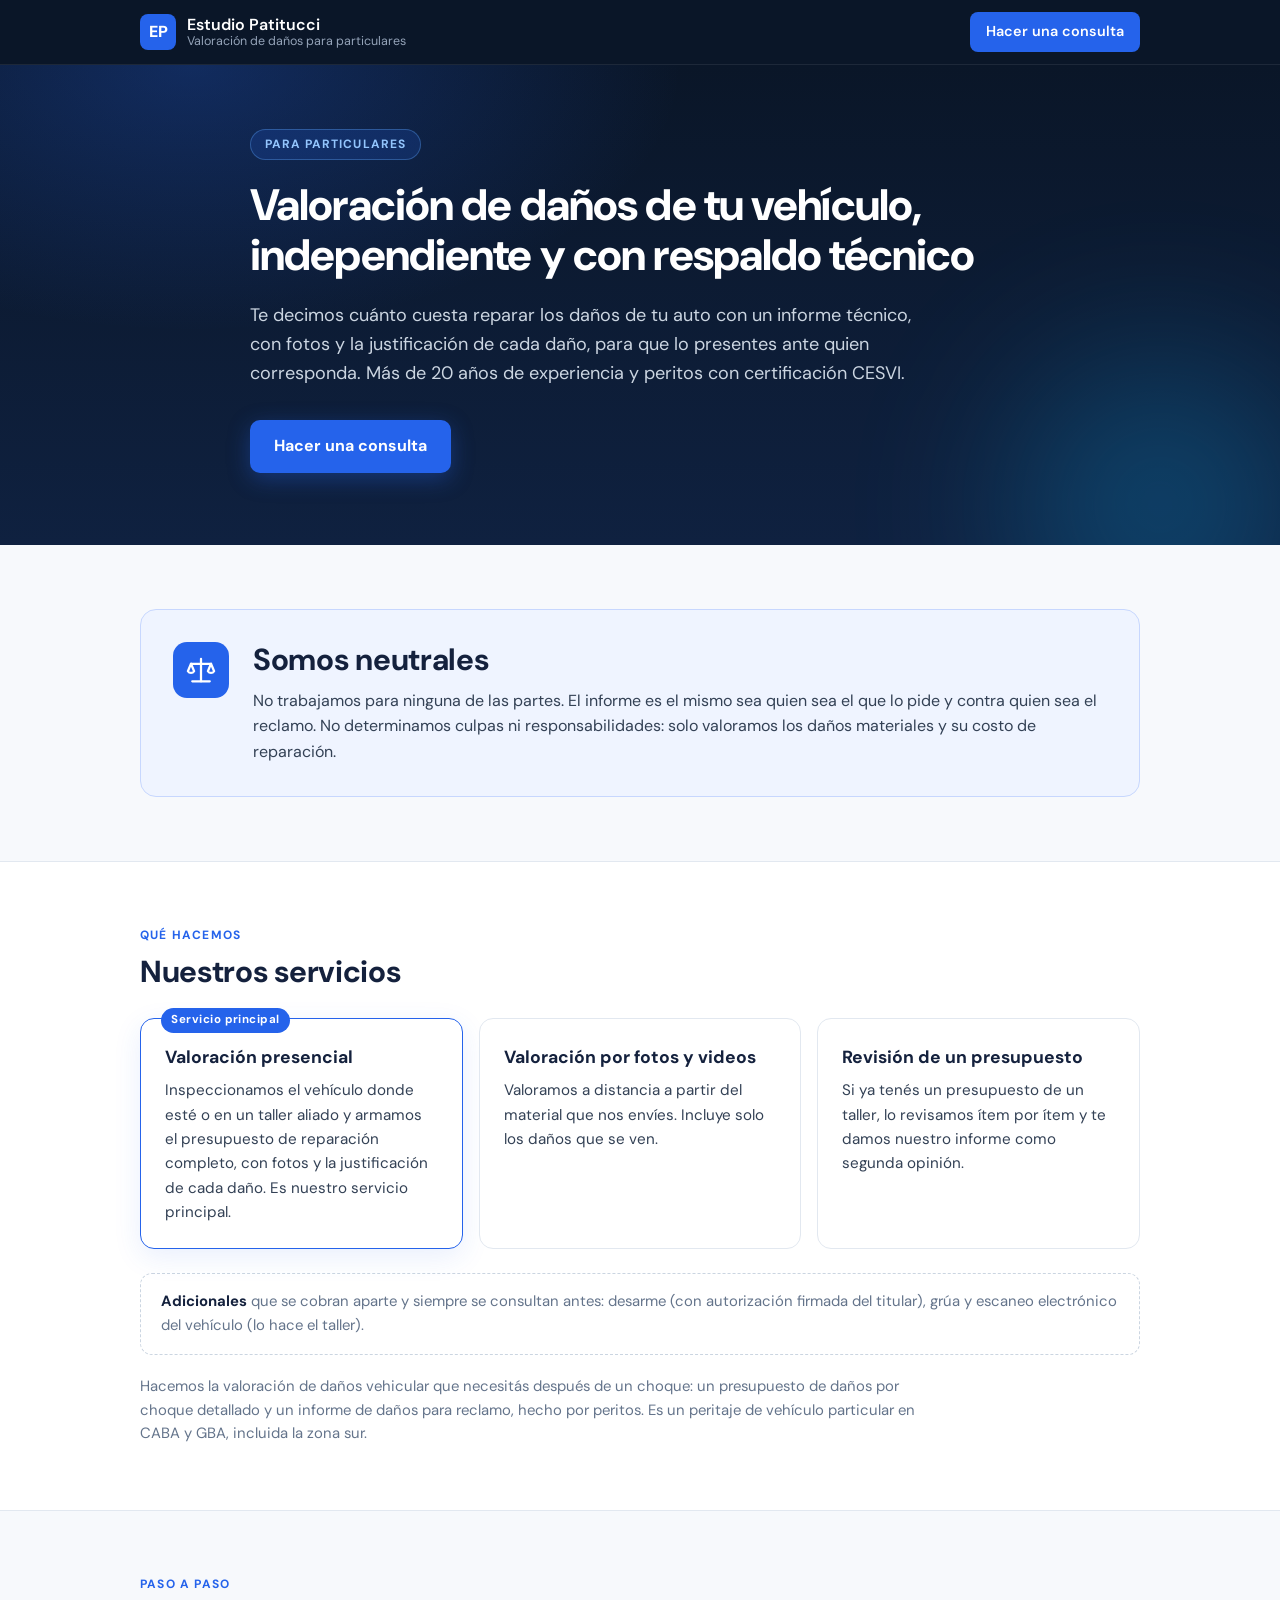
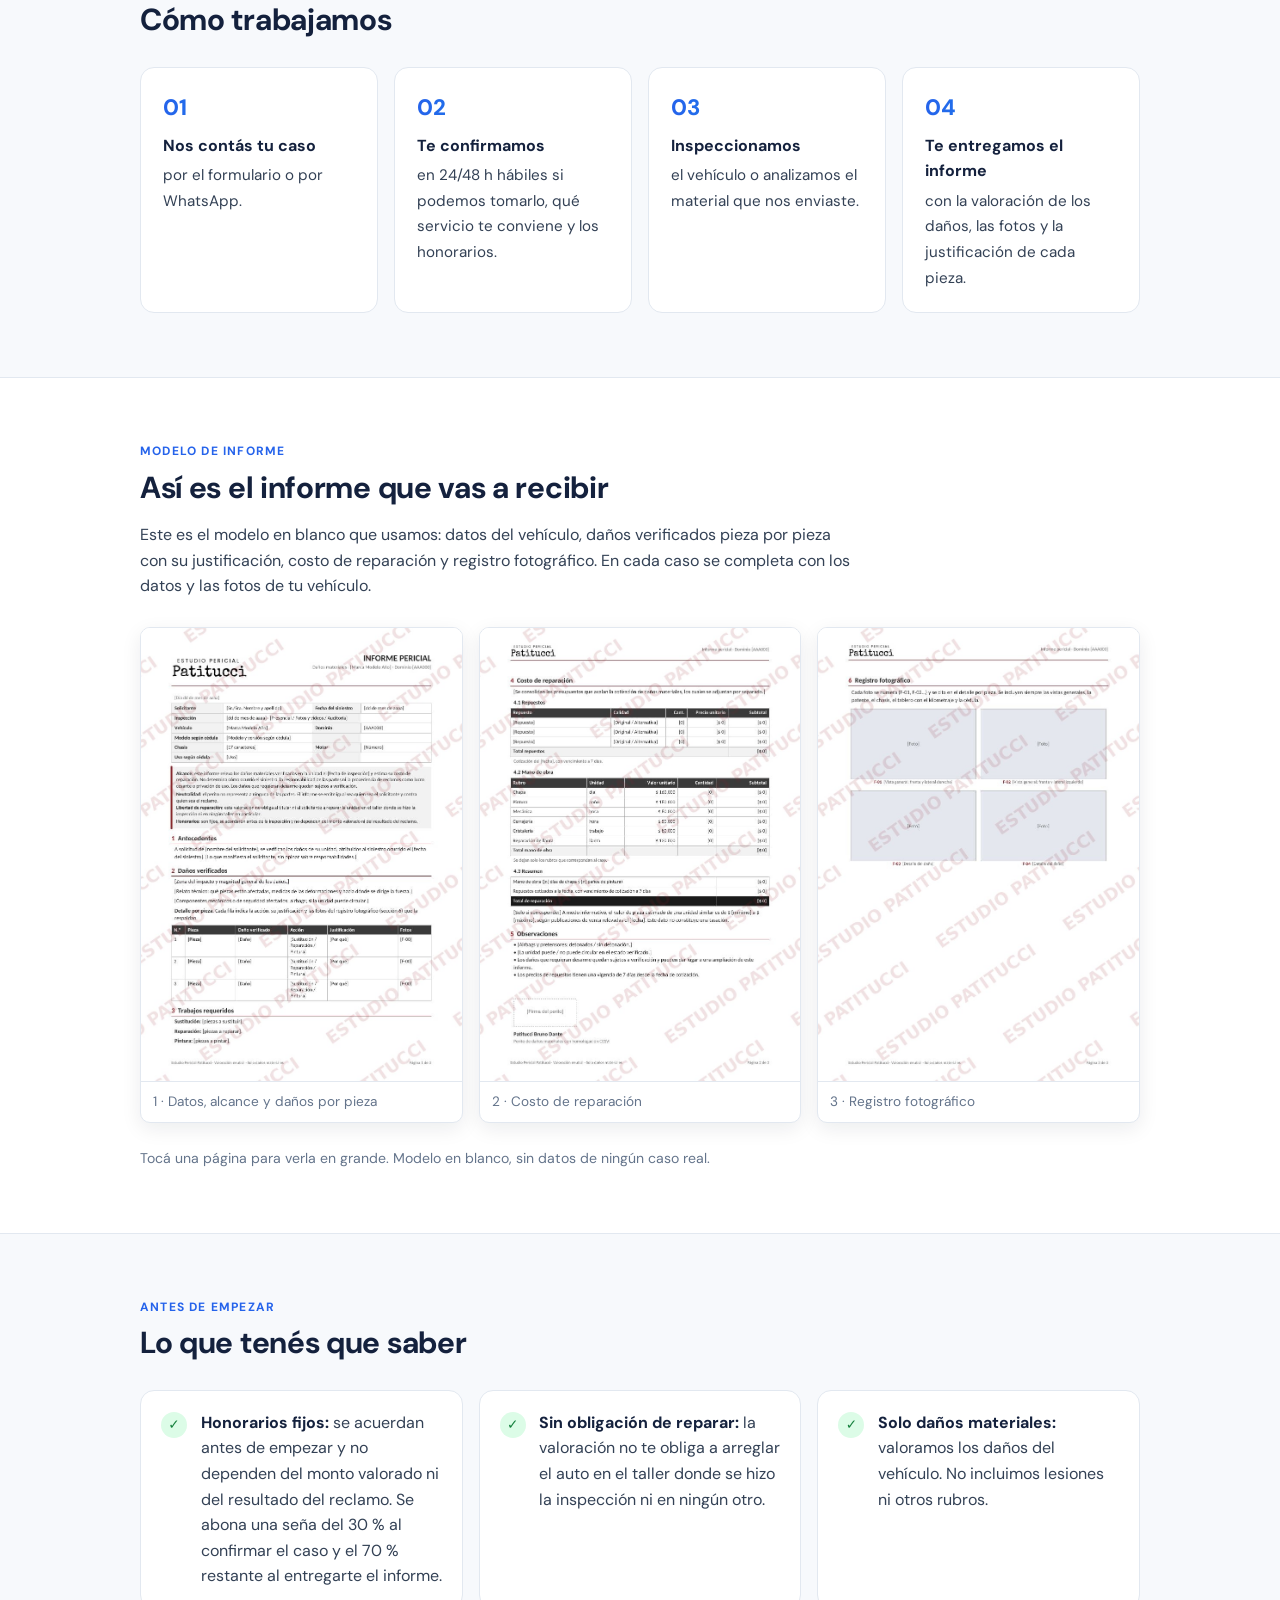
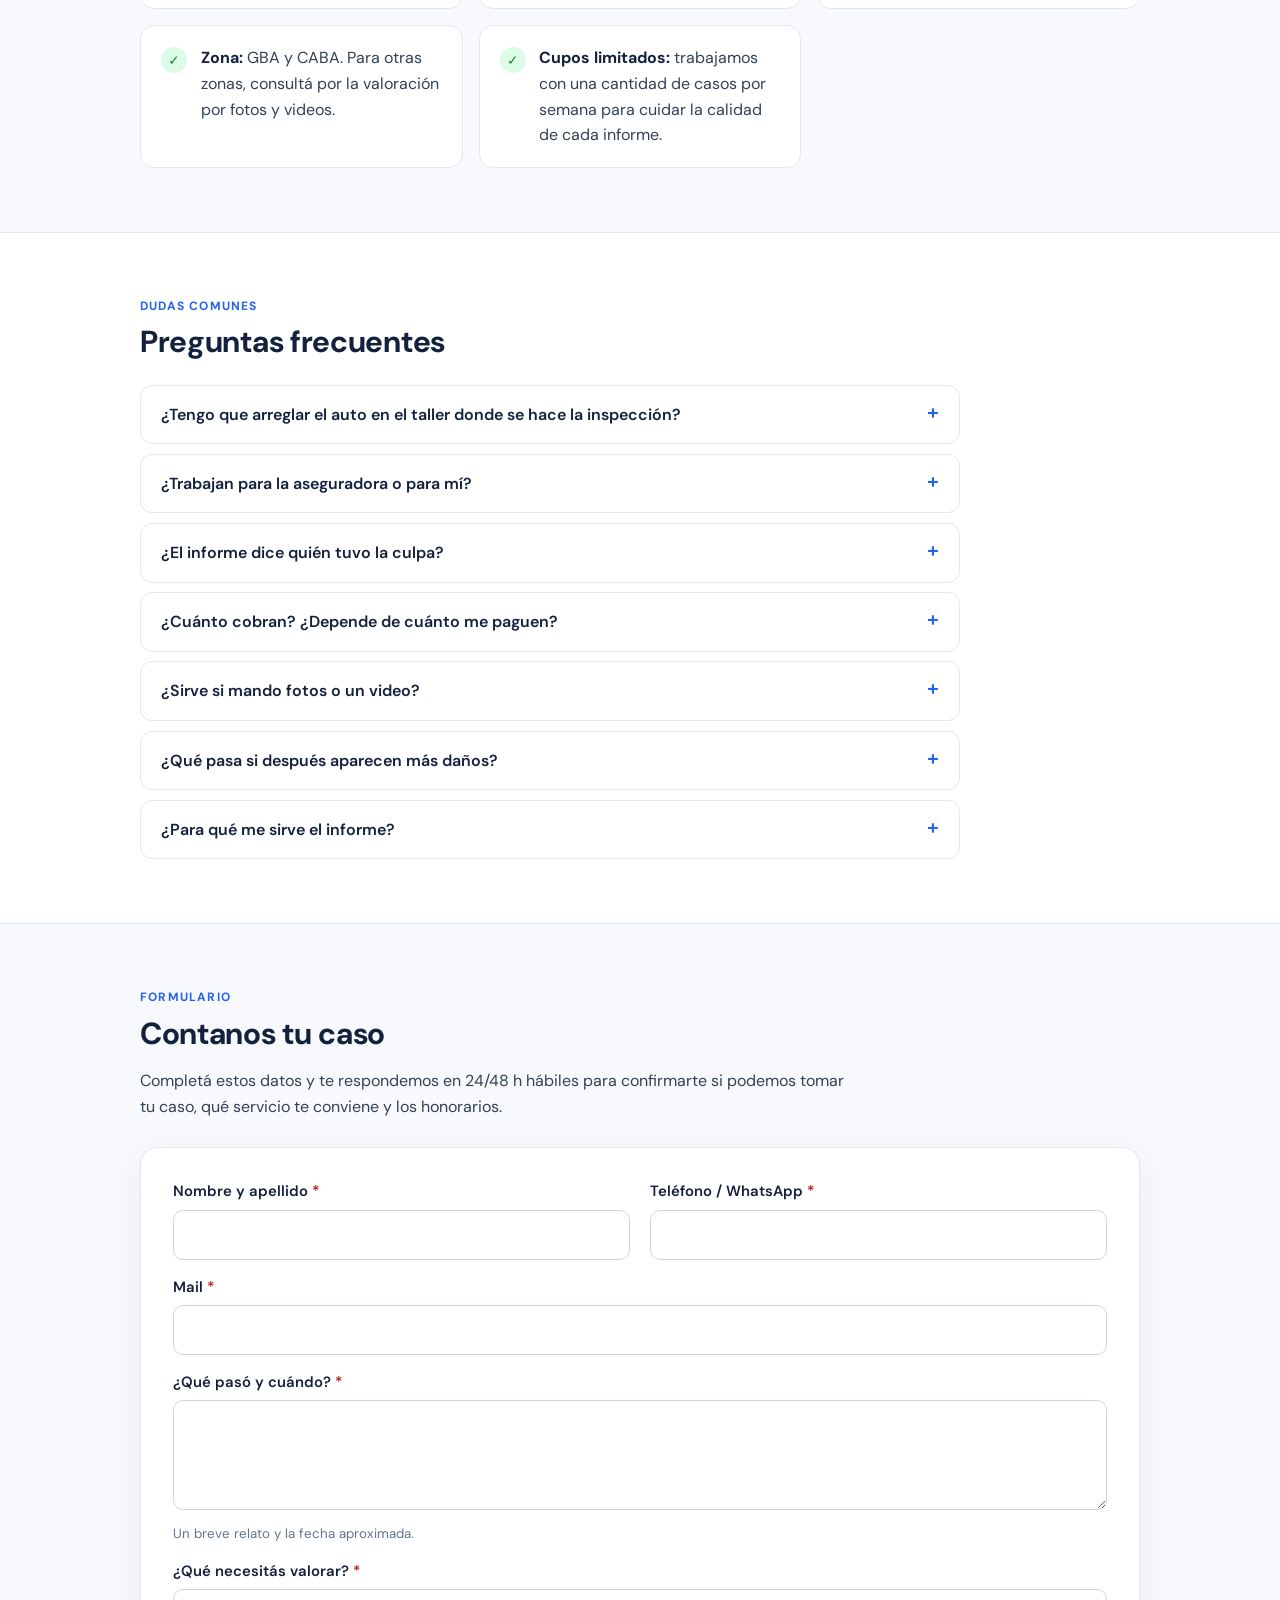
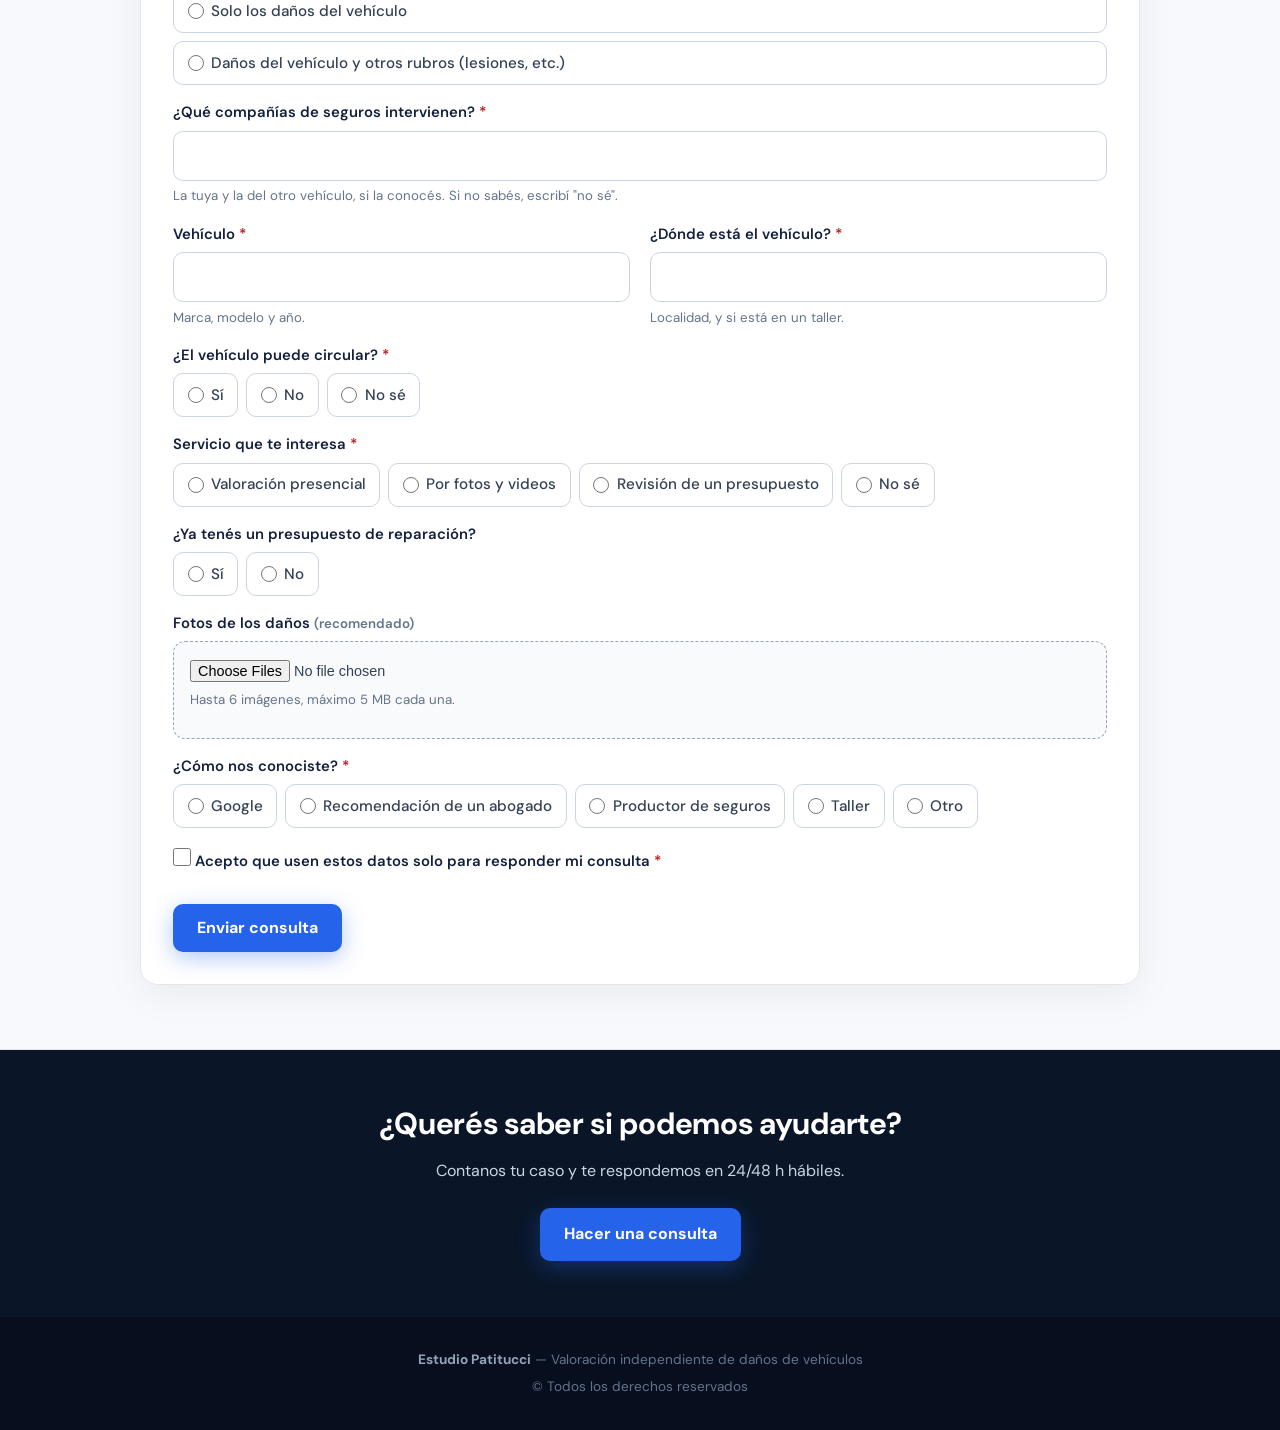
==== commit 08131d7e: "Add files via upload" ====
--- a/particulares/index.html
+++ b/particulares/index.html
@@ -144,6 +144,17 @@
 .inf-grid figure:hover{transform:translateY(-3px);box-shadow:0 12px 30px rgba(15,23,42,.14)}
 .inf-grid a{display:block}
 .inf-grid img{display:block;width:100%;height:auto}
+/* Modelo de informe protegido: sin descarga, sin guardar imagen, sin imprimir */
+#modelo-informe{-webkit-user-select:none;user-select:none;-webkit-touch-callout:none}
+.inf-img{display:block;width:100%;aspect-ratio:745/1053;border:0;padding:0;margin:0;cursor:zoom-in;background:#fff center/cover no-repeat;-webkit-touch-callout:none;-webkit-user-drag:none;transition:filter .25s}
+.inf-prot .inf-img,.inf-prot .inf-lb-img{filter:blur(14px)}
+.inf-lb{position:fixed;inset:0;z-index:200;background:rgba(2,8,23,.88);display:none;align-items:center;justify-content:center;padding:1rem;-webkit-user-select:none;user-select:none;-webkit-touch-callout:none}
+.inf-lb.on{display:flex}
+.inf-lb-img{width:min(92vw,calc(88vh*745/1053));aspect-ratio:745/1053;background:#fff center/contain no-repeat;border-radius:6px;box-shadow:0 20px 60px rgba(0,0,0,.5);transition:filter .25s}
+.inf-lb-x{position:absolute;top:12px;right:16px;width:44px;height:44px;border-radius:50%;border:0;background:rgba(255,255,255,.15);color:#fff;font-size:1.6rem;cursor:pointer}
+.inf-lb-nav{position:absolute;top:50%;transform:translateY(-50%);width:46px;height:46px;border-radius:50%;border:0;background:rgba(255,255,255,.15);color:#fff;font-size:1.5rem;cursor:pointer}
+.inf-lb-prev{left:12px}.inf-lb-next{right:12px}
+@media print{#modelo-informe .inf-grid,#modelo-informe .inf-actions,.inf-lb{display:none!important}#modelo-informe .wrap::after{content:'El modelo de informe no está disponible para imprimir.';display:block;margin-top:1rem;font-style:italic}}
 .inf-grid figcaption{font-size:.85rem;color:var(--muted);padding:.55rem .75rem;border-top:1px solid var(--line)}
 .inf-actions{margin-top:1.5rem;display:flex;flex-wrap:wrap;gap:.75rem;align-items:center}
 .inf-note{font-size:.88rem;color:var(--muted)}
@@ -295,13 +306,12 @@
     <h2>Así es el informe que vas a recibir</h2>
     <p class="sec-intro">Este es el modelo en blanco que usamos: datos del vehículo, daños verificados pieza por pieza con su justificación, costo de reparación y registro fotográfico. En cada caso se completa con los datos y las fotos de tu vehículo.</p>
     <div class="inf-grid">
-      <figure><a href="modelo-informe.pdf" target="_blank" rel="noopener"><img src="informe-pag-1.jpg" alt="Modelo de informe, página 1: datos del vehículo, alcance y detalle de daños por pieza" loading="lazy" width="745" height="1053"></a><figcaption>1 · Datos, alcance y daños por pieza</figcaption></figure>
-      <figure><a href="modelo-informe.pdf" target="_blank" rel="noopener"><img src="informe-pag-2.jpg" alt="Modelo de informe, página 2: costo de reparación con repuestos y mano de obra" loading="lazy" width="745" height="1053"></a><figcaption>2 · Costo de reparación</figcaption></figure>
-      <figure><a href="modelo-informe.pdf" target="_blank" rel="noopener"><img src="informe-pag-3.jpg" alt="Modelo de informe, página 3: registro fotográfico numerado" loading="lazy" width="745" height="1053"></a><figcaption>3 · Registro fotográfico</figcaption></figure>
+      <figure><button type="button" class="inf-img" data-pag="1" role="img" aria-label="Modelo de informe, página 1: datos del vehículo, alcance y detalle de daños por pieza" style="background-image:url('informe-pag-1.jpg?v=2')"></button><figcaption>1 · Datos, alcance y daños por pieza</figcaption></figure>
+      <figure><button type="button" class="inf-img" data-pag="2" role="img" aria-label="Modelo de informe, página 2: costo de reparación con repuestos y mano de obra" style="background-image:url('informe-pag-2.jpg?v=2')"></button><figcaption>2 · Costo de reparación</figcaption></figure>
+      <figure><button type="button" class="inf-img" data-pag="3" role="img" aria-label="Modelo de informe, página 3: registro fotográfico numerado" style="background-image:url('informe-pag-3.jpg?v=2')"></button><figcaption>3 · Registro fotográfico</figcaption></figure>
     </div>
     <div class="inf-actions">
-      <a class="btn btn-out" href="modelo-informe.pdf" target="_blank" rel="noopener">Ver el modelo completo (PDF)</a>
-      <span class="inf-note">Modelo en blanco, sin datos de ningún caso real.</span>
+      <span class="inf-note">Tocá una página para verla en grande. Modelo en blanco, sin datos de ningún caso real.</span>
     </div>
   </div>
 </section>
@@ -702,5 +712,36 @@
   });
 })();
 </script>
+<script id="inf-prot">
+// Protección del modelo de informe: visor propio, sin guardar/arrastrar/imprimir; se desenfoca si la ventana pierde el foco
+(function(){
+  var sec=document.getElementById('modelo-informe'); if(!sec) return;
+  var lb=document.createElement('div'); lb.className='inf-lb'; lb.setAttribute('aria-hidden','true');
+  lb.innerHTML='<button type="button" class="inf-lb-x" aria-label="Cerrar">×</button><button type="button" class="inf-lb-nav inf-lb-prev" aria-label="Anterior">‹</button><div class="inf-lb-img" role="img"></div><button type="button" class="inf-lb-nav inf-lb-next" aria-label="Siguiente">›</button>';
+  document.body.appendChild(lb);
+  var img=lb.querySelector('.inf-lb-img'), pag=1;
+  function ver(n){ pag=((n-1+3)%3)+1; img.style.backgroundImage="url('informe-pag-"+pag+".jpg?v=2')"; img.setAttribute('aria-label','Modelo de informe, página '+pag); }
+  function abrir(n){ ver(n); lb.classList.add('on'); }
+  function cerrar(){ lb.classList.remove('on'); }
+  Array.prototype.forEach.call(sec.querySelectorAll('.inf-img'),function(b){ b.addEventListener('click',function(){ abrir(+b.getAttribute('data-pag')); }); });
+  lb.addEventListener('click',function(e){ if(e.target===lb||e.target.classList.contains('inf-lb-x')) cerrar(); });
+  lb.querySelector('.inf-lb-prev').addEventListener('click',function(){ ver(pag-1); });
+  lb.querySelector('.inf-lb-next').addEventListener('click',function(){ ver(pag+1); });
+  function dentro(t){ return t&&t.closest&&(t.closest('#modelo-informe')||t.closest('.inf-lb')); }
+  ['contextmenu','dragstart','selectstart','copy'].forEach(function(ev){ document.addEventListener(ev,function(e){ if(dentro(e.target)) e.preventDefault(); }); });
+  document.addEventListener('keydown',function(e){
+    var k=(e.key||'').toLowerCase();
+    if(lb.classList.contains('on')){ if(k==='escape') cerrar(); if(k==='arrowright') ver(pag+1); if(k==='arrowleft') ver(pag-1); }
+    if((e.ctrlKey||e.metaKey)&&(k==='s'||k==='p')){ e.preventDefault(); }
+  });
+  // Impr Pant / herramientas de recorte: al perder el foco, el informe se desenfoca
+  var root=document.documentElement;
+  function prot(on){ root.classList.toggle('inf-prot',on); }
+  window.addEventListener('blur',function(){ prot(true); });
+  window.addEventListener('focus',function(){ prot(false); });
+  document.addEventListener('visibilitychange',function(){ prot(document.hidden); });
+  document.addEventListener('keyup',function(e){ if(e.key==='PrintScreen'){ prot(true); try{ navigator.clipboard&&navigator.clipboard.writeText(''); }catch(_){} setTimeout(function(){ prot(false); },1500); } });
+})();
+</script>
 </body>
 </html>
